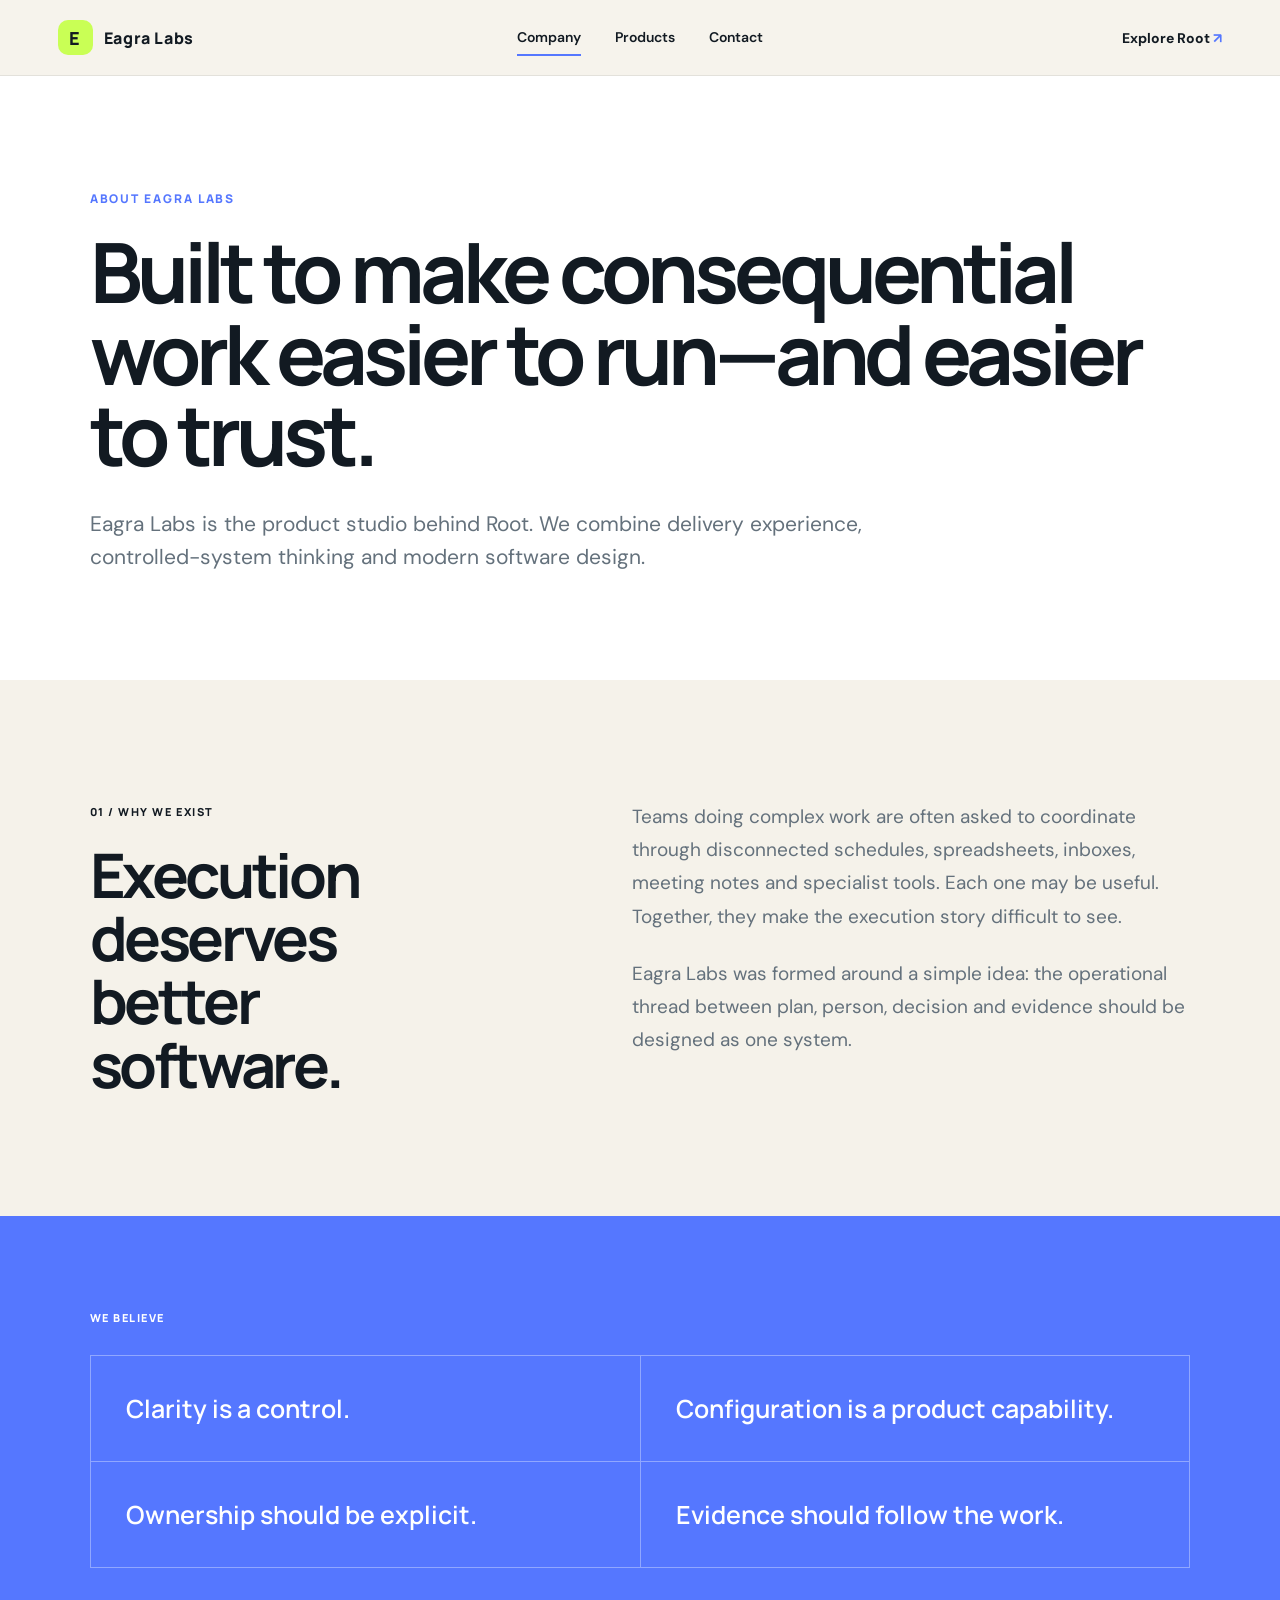
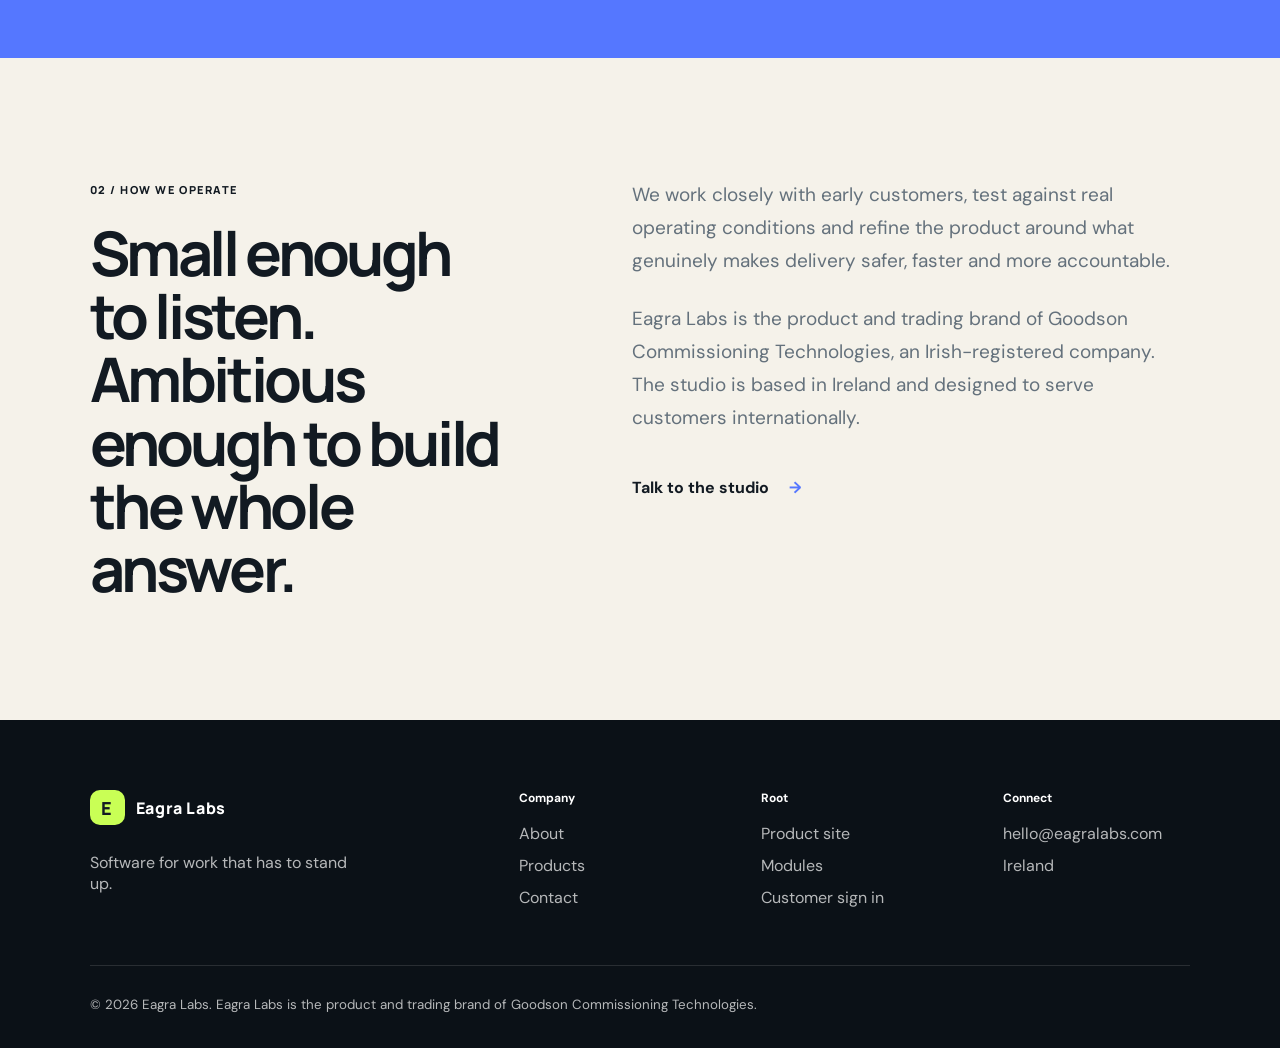
==== about.html @ d16ab36b "Publish Eagra Labs company website" ====
<!doctype html>
<html lang="en"><head><meta charset="UTF-8"><meta name="viewport" content="width=device-width,initial-scale=1"><meta name="theme-color" content="#121a22"><meta name="description" content="Meet the product studio behind Root and the principles guiding how Eagra Labs builds operational software."><link rel="canonical" href="https://eagralabs.com/about.html"><meta property="og:type" content="website"><meta property="og:site_name" content="Eagra Labs"><meta property="og:title" content="About Eagra Labs"><meta property="og:description" content="Meet the product studio behind Root and the principles guiding how Eagra Labs builds operational software."><title>About Eagra Labs</title><link rel="icon" href="favicon.png" type="image/png"><link rel="preconnect" href="https://fonts.googleapis.com"><link rel="preconnect" href="https://fonts.gstatic.com" crossorigin><link href="https://fonts.googleapis.com/css2?family=DM+Sans:wght@400;500;600;700&family=Manrope:wght@500;600;700;800&display=swap" rel="stylesheet"><link rel="stylesheet" href="styles.css"></head><body>
  <header class="company-header">
    <a class="company-brand" href="index.html" aria-label="Eagra Labs home"><span class="company-mark">E</span><span>Eagra Labs</span></a>
    <button class="menu-toggle" type="button" aria-label="Open navigation" aria-expanded="false"><i></i><i></i></button>
    <nav class="company-nav" aria-label="Primary navigation">
      <a aria-current="page" href="about.html">Company</a>
      <a  href="products.html">Products</a>
      <a  href="contact.html">Contact</a>
    </nav>
    <a class="header-cta" href="https://root.eagralabs.com/">Explore Root <span>↗</span></a>
  </header><main><section class="editorial-hero"><span class="company-kicker dark">About Eagra Labs</span><h1>Built to make consequential work easier to run—and easier to trust.</h1><p>Eagra Labs is the product studio behind Root. We combine delivery experience, controlled-system thinking and modern software design.</p></section><section class="company-section story-block"><div><span class="section-index">01 / Why we exist</span><h2>Execution deserves better software.</h2></div><div><p>Teams doing complex work are often asked to coordinate through disconnected schedules, spreadsheets, inboxes, meeting notes and specialist tools. Each one may be useful. Together, they make the execution story difficult to see.</p><p>Eagra Labs was formed around a simple idea: the operational thread between plan, person, decision and evidence should be designed as one system.</p></div></section><section class="belief-band"><span>We believe</span><div><strong>Clarity is a control.</strong><strong>Configuration is a product capability.</strong><strong>Ownership should be explicit.</strong><strong>Evidence should follow the work.</strong></div></section><section class="company-section story-block"><div><span class="section-index">02 / How we operate</span><h2>Small enough to listen. Ambitious enough to build the whole answer.</h2></div><div><p>We work closely with early customers, test against real operating conditions and refine the product around what genuinely makes delivery safer, faster and more accountable.</p><p>Eagra Labs is the product and trading brand of Goodson Commissioning Technologies, an Irish-registered company. The studio is based in Ireland and designed to serve customers internationally.</p><a class="arrow-link" href="contact.html">Talk to the studio <span>→</span></a></div></section></main>
  <footer class="company-footer">
    <div><a class="company-brand light" href="index.html"><span class="company-mark">E</span><span>Eagra Labs</span></a><p>Software for work that has to stand up.</p></div>
    <div><b>Company</b><a href="about.html">About</a><a href="products.html">Products</a><a href="contact.html">Contact</a></div>
    <div><b>Root</b><a href="https://root.eagralabs.com/">Product site</a><a href="https://root.eagralabs.com/modules/">Modules</a><a href="https://app.root.eagralabs.com/">Customer sign in</a></div>
    <div><b>Connect</b><a href="mailto:hello@eagralabs.com">hello@eagralabs.com</a><span>Ireland</span></div>
    <small>© <span data-year></span> Eagra Labs. Eagra Labs is the product and trading brand of Goodson Commissioning Technologies.</small>
  </footer><script src="site.js"></script></body></html>
---- styles.css ----
:root{--ink:#121a22;--ink2:#1d2934;--paper:#f5f2ea;--white:#fff;--blue:#5577ff;--acid:#c9ff55;--mint:#38d8b0;--muted:#64717c;--line:rgba(18,26,34,.14);--shadow:0 30px 80px rgba(18,26,34,.16)}*{box-sizing:border-box}html{scroll-behavior:smooth}body{margin:0;color:var(--ink);background:var(--paper);font-family:"DM Sans",sans-serif;-webkit-font-smoothing:antialiased}a{color:inherit;text-decoration:none}button,input,select,textarea{font:inherit}.company-header{position:fixed;z-index:20;inset:0 0 auto;display:grid;grid-template-columns:1fr auto 1fr;height:76px;padding:0 4.5vw;align-items:center;background:rgba(245,242,234,.88);border-bottom:1px solid rgba(18,26,34,.08);backdrop-filter:blur(18px)}.company-brand{display:inline-flex;width:max-content;align-items:center;gap:11px;font:800 16px Manrope,sans-serif;letter-spacing:.04em}.company-brand.light{color:#fff}.company-mark{display:grid;width:35px;height:35px;place-items:center;color:var(--ink);background:var(--acid);border-radius:10px;font:800 18px Manrope}.company-nav{display:flex;gap:34px;font-size:14px;font-weight:600}.company-nav a{padding:8px 0;border-bottom:2px solid transparent}.company-nav a:hover,.company-nav a[aria-current=page]{border-color:var(--blue)}.header-cta{justify-self:end;font-size:14px;font-weight:700}.header-cta span,.arrow-link span{color:var(--blue)}.menu-toggle{display:none}.company-hero{position:relative;display:grid;grid-template-columns:1.05fr .95fr;min-height:780px;padding:150px 5vw 85px;align-items:center;overflow:hidden;color:#fff;background:var(--ink)}.hero-grid{position:absolute;inset:0;opacity:.11;background-image:linear-gradient(rgba(255,255,255,.25) 1px,transparent 1px),linear-gradient(90deg,rgba(255,255,255,.25) 1px,transparent 1px);background-size:74px 74px;mask-image:linear-gradient(90deg,#000,transparent 65%)}.hero-glow{position:absolute;width:570px;height:570px;right:-140px;top:80px;background:radial-gradient(circle,rgba(85,119,255,.55),transparent 65%)}.company-hero-copy{position:relative;z-index:2;max-width:900px}.company-kicker{display:block;margin-bottom:24px;color:var(--acid);font:800 12px Manrope;letter-spacing:.16em;text-transform:uppercase}.company-kicker.dark{color:var(--blue)}.company-hero h1,.editorial-hero h1,.contact-layout h1{margin:0;font:700 clamp(52px,6.5vw,100px)/.98 Manrope;letter-spacing:-.06em}.company-hero h1 em{color:var(--acid);font-style:normal}.company-hero-copy>p{max-width:690px;margin:30px 0;color:rgba(255,255,255,.72);font-size:20px;line-height:1.55}.hero-actions{display:flex;gap:12px;flex-wrap:wrap}.button{display:inline-flex;min-height:50px;padding:0 22px;align-items:center;justify-content:center;border:1px solid var(--ink);border-radius:12px;font:700 14px Manrope;transition:transform .18s,box-shadow .18s}.button:hover{transform:translateY(-2px);box-shadow:0 14px 35px rgba(0,0,0,.16)}.button.acid{color:var(--ink);background:var(--acid);border-color:var(--acid)}.button.line{color:#fff;background:transparent;border-color:rgba(255,255,255,.32)}.button.mint{color:#071a2b;background:var(--mint);border-color:var(--mint)}.button.dark-line{color:#fff;background:transparent;border-color:rgba(255,255,255,.25)}.lab-instrument{position:relative;z-index:2;max-width:580px;margin-left:auto;padding:28px;background:rgba(255,255,255,.07);border:1px solid rgba(255,255,255,.16);border-radius:24px;box-shadow:var(--shadow);backdrop-filter:blur(14px)}.instrument-label{display:block;margin-bottom:30px;color:rgba(255,255,255,.55);font:700 10px Manrope;letter-spacing:.14em;text-transform:uppercase}.instrument-row{display:grid;grid-template-columns:42px 1fr 80px;padding:18px 0;align-items:center;border-top:1px solid rgba(255,255,255,.12)}.instrument-row b{color:var(--acid);font-size:11px}.instrument-row strong{font:600 18px Manrope}.instrument-row i{height:7px;background:linear-gradient(90deg,var(--blue) 70%,rgba(255,255,255,.13) 70%);border-radius:10px}.instrument-row:nth-child(3) i{background:linear-gradient(90deg,var(--acid) 84%,rgba(255,255,255,.13) 84%)}.instrument-row:nth-child(4) i{background:linear-gradient(90deg,var(--mint) 92%,rgba(255,255,255,.13) 92%)}.instrument-signal{display:flex;margin-top:28px;justify-content:space-between;color:rgba(255,255,255,.52);font-size:10px;text-transform:uppercase}.company-statement{display:grid;grid-template-columns:1fr 4fr;padding:85px 7vw;background:var(--acid)}.company-statement span,.section-index{font:800 11px Manrope;letter-spacing:.14em;text-transform:uppercase}.company-statement p{max-width:1150px;margin:0;font:600 clamp(30px,4vw,58px)/1.15 Manrope;letter-spacing:-.04em}.company-section{padding:120px 7vw}.split-story,.story-block,.product-focus{display:grid;grid-template-columns:1fr 1.35fr;gap:10vw}.company-section h2{max-width:680px;margin:22px 0 0;font:700 clamp(38px,4.8vw,72px)/1.03 Manrope;letter-spacing:-.055em}.split-story p,.story-block p,.product-focus p{margin:0 0 24px;color:var(--muted);font-size:19px;line-height:1.75}.arrow-link{display:inline-flex;margin-top:18px;gap:20px;font-weight:700}.product-stage{display:grid;grid-template-columns:1fr 1fr;min-height:720px;padding:105px 7vw;align-items:center;color:#fff;background:#071a2b}.section-index.pale{color:var(--mint)}.root-word{display:block;margin:32px 0 14px;font:800 20px Manrope;letter-spacing:.22em}.root-word.dark{color:#0f766e}.product-stage h2,.product-profile h2{margin:0;font:700 clamp(48px,6vw,88px)/.98 Manrope;letter-spacing:-.06em}.product-stage-copy>p{max-width:650px;color:rgba(255,255,255,.7);font-size:19px;line-height:1.65}.root-thread{position:relative;width:min(520px,90%);aspect-ratio:1;margin:auto;border:1px solid rgba(56,216,176,.2);border-radius:50%}.root-thread:before,.root-thread:after{content:"";position:absolute;inset:14%;border:1px solid rgba(56,216,176,.17);border-radius:50%}.root-thread:after{inset:29%}.thread-core{position:absolute;z-index:2;inset:34%;display:grid;place-items:center;background:transparent;border:0;padding:0}.thread-core img{display:block;width:100%;height:100%}.thread-core span{position:absolute;top:105%;width:170px;color:#fff;text-align:center;font-size:12px}.thread-item{position:absolute;padding:12px 17px;background:rgba(255,255,255,.08);border:1px solid rgba(255,255,255,.16);border-radius:12px;font-weight:700}.t1{top:4%;left:42%}.t2{top:29%;right:-2%}.t3{right:5%;bottom:12%}.t4{left:5%;bottom:12%}.t5{top:29%;left:-2%}.principles{background:#fff}.principle-grid{grid-column:1/-1;display:grid;grid-template-columns:repeat(3,1fr);margin-top:65px;border-top:1px solid var(--line);border-left:1px solid var(--line)}.principle-grid article{padding:40px;border-right:1px solid var(--line);border-bottom:1px solid var(--line)}.principle-grid b{color:var(--blue);font-size:11px}.principle-grid h3{font:700 25px Manrope}.principle-grid p{color:var(--muted);line-height:1.65}.company-cta{padding:120px 7vw;text-align:center;color:#fff;background:var(--blue)}.company-cta span{font-size:13px;font-weight:700}.company-cta h2{max-width:930px;margin:24px auto 38px;font:700 clamp(42px,6vw,82px)/1.02 Manrope;letter-spacing:-.055em}.editorial-hero{padding:190px 7vw 105px;background:#fff}.editorial-hero h1{max-width:1200px}.editorial-hero>p{max-width:800px;margin:32px 0 0;color:var(--muted);font-size:21px;line-height:1.6}.belief-band{padding:90px 7vw;color:#fff;background:var(--blue)}.belief-band>span{font:800 11px Manrope;letter-spacing:.14em;text-transform:uppercase}.belief-band div{display:grid;grid-template-columns:repeat(2,1fr);margin-top:28px;border-top:1px solid rgba(255,255,255,.35);border-left:1px solid rgba(255,255,255,.35)}.belief-band strong{padding:35px;border-right:1px solid rgba(255,255,255,.35);border-bottom:1px solid rgba(255,255,255,.35);font:600 25px Manrope}.product-profile{display:grid;grid-template-columns:1fr .9fr;padding:110px 7vw;gap:9vw;color:#fff;background:#071a2b}.product-profile>div:first-child>p{max-width:720px;color:rgba(255,255,255,.7);font-size:19px;line-height:1.7}.product-points{display:flex;margin:30px 0;gap:9px;flex-wrap:wrap}.product-points span{padding:9px 13px;border:1px solid rgba(255,255,255,.18);border-radius:30px;font-size:12px}.product-panel{padding:28px;background:rgba(255,255,255,.06);border:1px solid rgba(255,255,255,.14);border-radius:20px}.product-panel small{color:var(--mint);font-weight:700;letter-spacing:.12em}.product-panel div{display:grid;grid-template-columns:100px 1fr;padding:21px 0;border-bottom:1px solid rgba(255,255,255,.12)}.product-panel div:last-child{border:0}.product-panel span{color:rgba(255,255,255,.6)}.contact-layout{display:grid;grid-template-columns:1.1fr .9fr;min-height:100vh;padding:160px 7vw 100px;gap:8vw;color:#fff;background:var(--ink)}.contact-layout h1{font-size:clamp(48px,5.5vw,82px)}.contact-layout>div>p{max-width:700px;color:rgba(255,255,255,.66);font-size:19px;line-height:1.65}.contact-direct{display:grid;grid-template-columns:90px 1fr;margin-top:55px;gap:12px 22px}.contact-direct span{color:var(--acid);font-size:11px;font-weight:700;text-transform:uppercase}.contact-form{padding:36px;color:var(--ink);background:#fff;border-radius:22px}.contact-form label{display:grid;margin-bottom:18px;gap:7px;font-size:13px;font-weight:700}.contact-form input,.contact-form select,.contact-form textarea{width:100%;padding:13px 14px;color:var(--ink);background:#fff;border:1px solid #cad2d8;border-radius:9px;outline:none}.contact-form input:focus,.contact-form select:focus,.contact-form textarea:focus{border-color:var(--blue);box-shadow:0 0 0 3px rgba(85,119,255,.12)}.contact-form small{display:block;margin-top:13px;color:var(--muted)}.company-footer{display:grid;grid-template-columns:2fr repeat(3,1fr);padding:70px 7vw 35px;gap:55px;color:rgba(255,255,255,.7);background:#0b1117}.company-footer>div{display:flex;flex-direction:column;gap:11px}.company-footer b{margin-bottom:6px;color:#fff;font-size:12px}.company-footer p{max-width:260px}.company-footer small{grid-column:1/-1;padding-top:30px;border-top:1px solid rgba(255,255,255,.12)}.reveal{opacity:0;transform:translateY(20px);transition:.7s ease}.reveal.visible{opacity:1;transform:none}@media(max-width:900px){.company-header{grid-template-columns:1fr auto}.menu-toggle{display:block;width:42px;height:42px;background:transparent;border:0}.menu-toggle i{display:block;height:2px;margin:6px;background:var(--ink)}.company-nav{position:fixed;inset:76px 0 auto;display:none;padding:25px 5vw;background:var(--paper);flex-direction:column}.menu-open .company-nav{display:flex}.header-cta{display:none}.company-hero,.product-stage,.product-profile,.contact-layout,.split-story,.story-block,.product-focus{grid-template-columns:1fr}.company-hero{padding-top:130px}.lab-instrument{width:100%;margin:50px 0 0}.company-statement{grid-template-columns:1fr;gap:24px}.root-thread{margin-top:70px}.principle-grid{grid-template-columns:1fr}.company-footer{grid-template-columns:1fr 1fr}.company-footer>div:first-child{grid-column:1/-1}.belief-band div{grid-template-columns:1fr}}@media(max-width:560px){.company-header{padding:0 20px}.company-hero,.company-section,.product-stage,.product-profile,.company-cta,.editorial-hero,.contact-layout{padding-left:22px;padding-right:22px}.company-hero h1,.editorial-hero h1,.contact-layout h1{font-size:45px}.company-statement{padding:70px 22px}.belief-band{padding:70px 22px}.belief-band div{grid-template-columns:1fr}.company-footer{grid-template-columns:1fr;padding:55px 22px}.hero-actions{flex-direction:column}.button{width:100%}.root-thread{width:100%}.thread-item{font-size:11px}.product-panel div{grid-template-columns:1fr;gap:7px}}
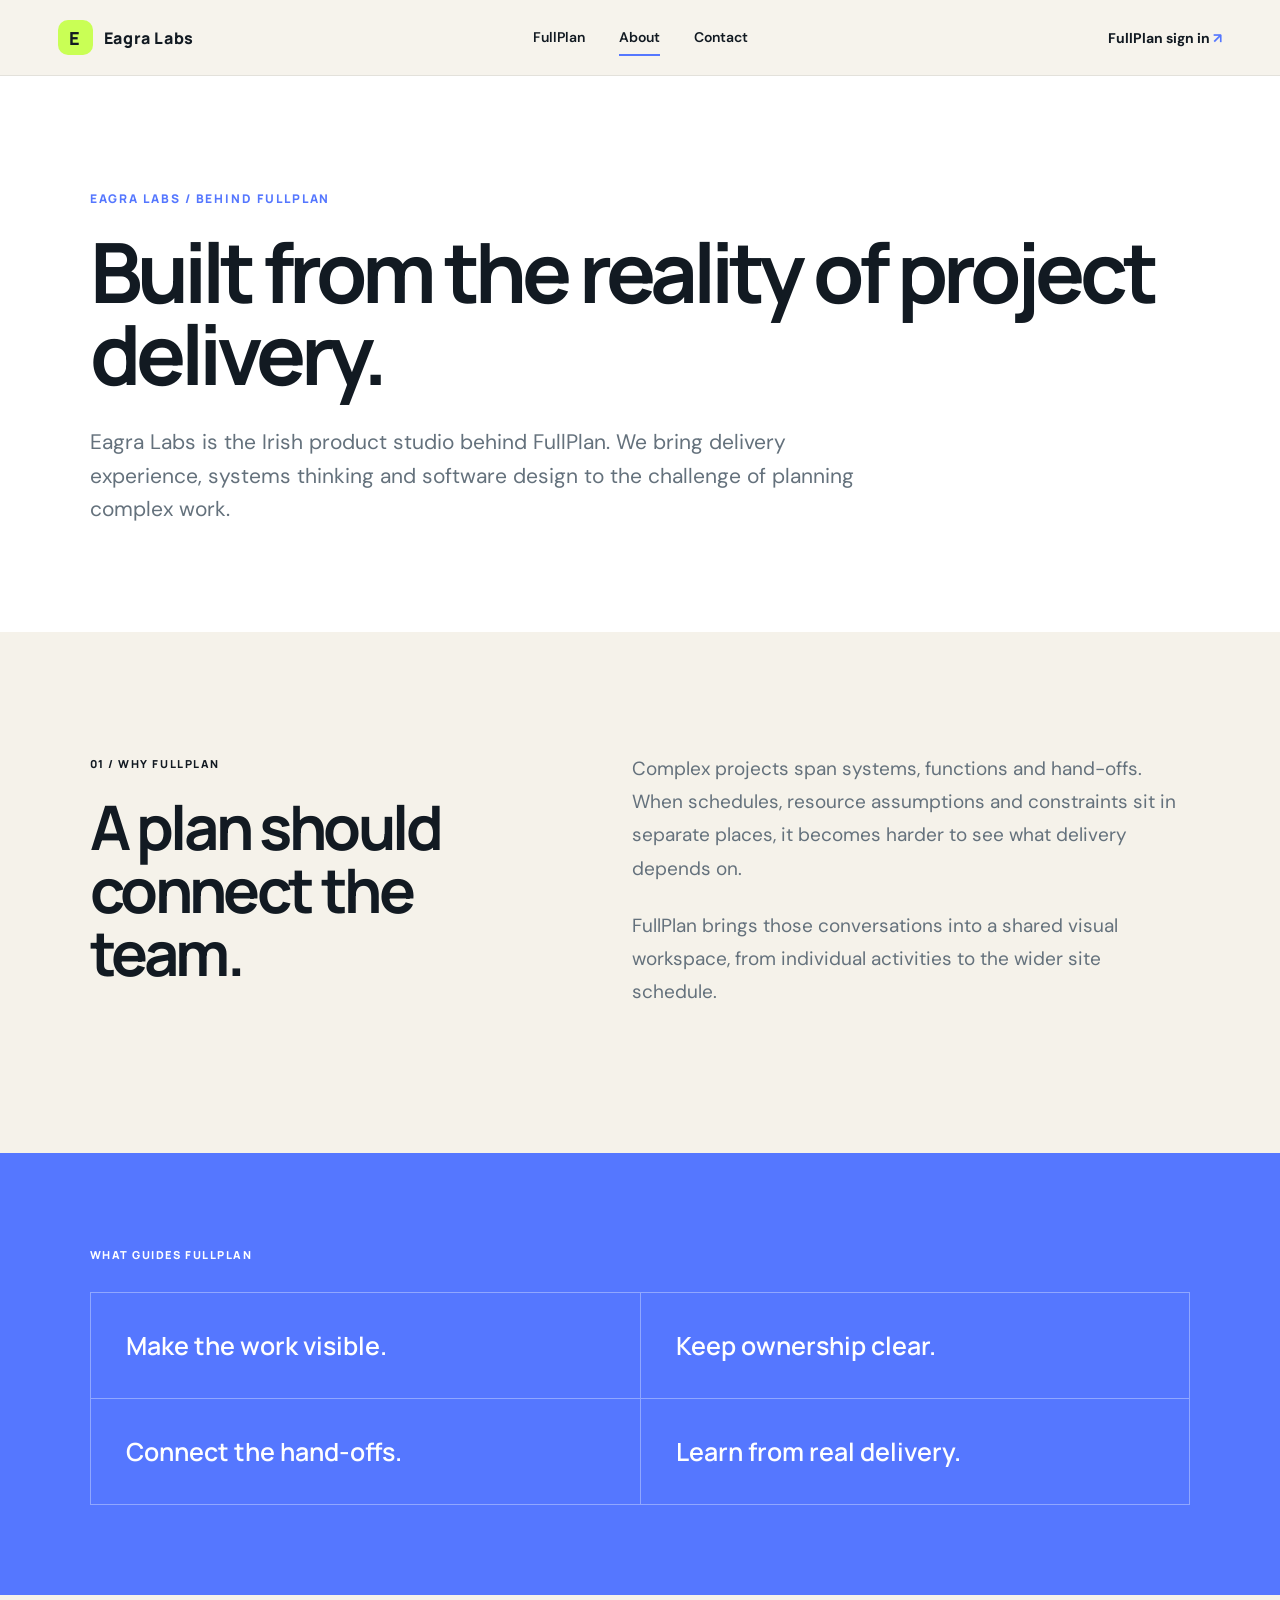
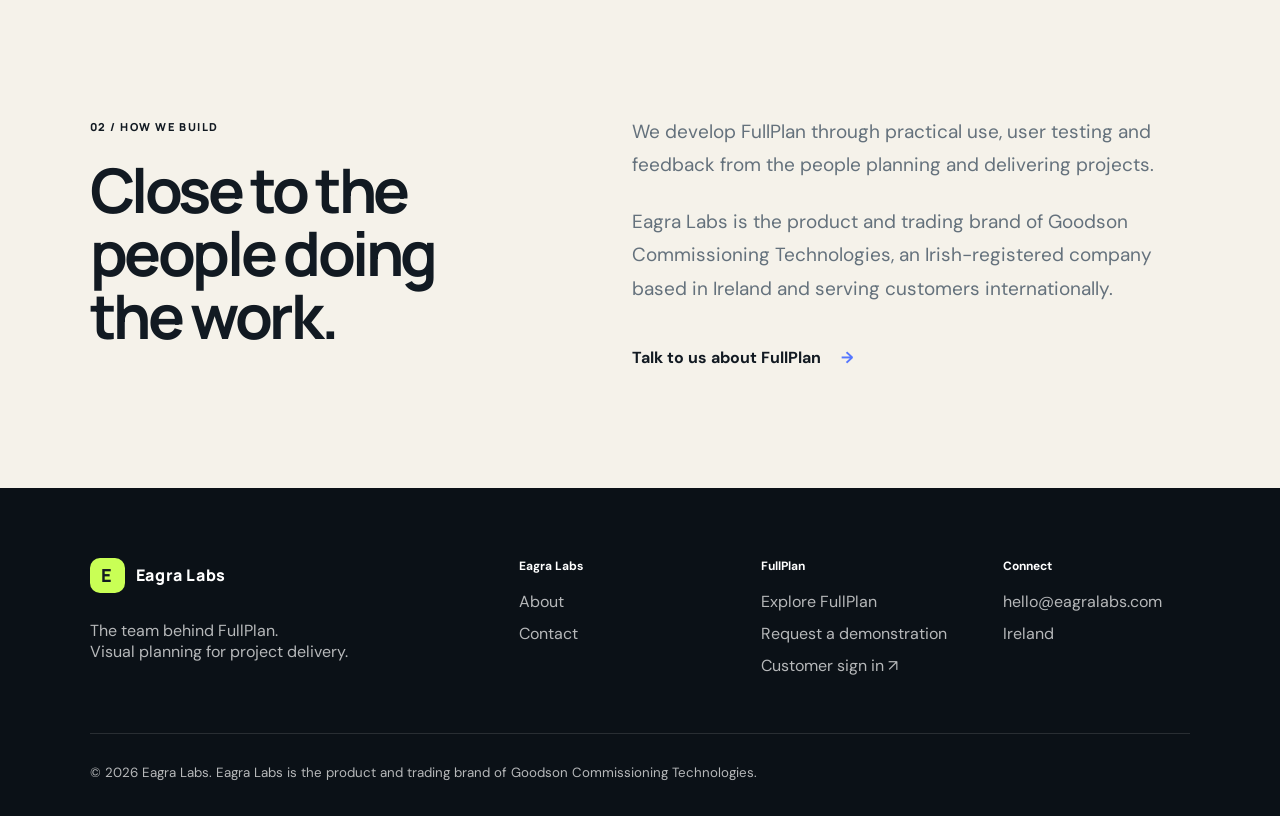
==== commit 5a7d647c: "Focus Eagra Labs website on FullPlan and remove Root promotion" ====
--- a/about.html
+++ b/about.html
@@ -1,19 +1,2 @@
 <!doctype html>
-<html lang="en"><head><meta charset="UTF-8"><meta name="viewport" content="width=device-width,initial-scale=1"><meta name="theme-color" content="#121a22"><meta name="description" content="Meet the product studio behind Root and the principles guiding how Eagra Labs builds operational software."><link rel="canonical" href="https://eagralabs.com/about.html"><meta property="og:type" content="website"><meta property="og:site_name" content="Eagra Labs"><meta property="og:title" content="About Eagra Labs"><meta property="og:description" content="Meet the product studio behind Root and the principles guiding how Eagra Labs builds operational software."><title>About Eagra Labs</title><link rel="icon" href="favicon.png" type="image/png"><link rel="preconnect" href="https://fonts.googleapis.com"><link rel="preconnect" href="https://fonts.gstatic.com" crossorigin><link href="https://fonts.googleapis.com/css2?family=DM+Sans:wght@400;500;600;700&family=Manrope:wght@500;600;700;800&display=swap" rel="stylesheet"><link rel="stylesheet" href="styles.css"></head><body>
-  <header class="company-header">
-    <a class="company-brand" href="index.html" aria-label="Eagra Labs home"><span class="company-mark">E</span><span>Eagra Labs</span></a>
-    <button class="menu-toggle" type="button" aria-label="Open navigation" aria-expanded="false"><i></i><i></i></button>
-    <nav class="company-nav" aria-label="Primary navigation">
-      <a aria-current="page" href="about.html">Company</a>
-      <a  href="products.html">Products</a>
-      <a  href="contact.html">Contact</a>
-    </nav>
-    <a class="header-cta" href="https://root.eagralabs.com/">Explore Root <span>↗</span></a>
-  </header><main><section class="editorial-hero"><span class="company-kicker dark">About Eagra Labs</span><h1>Built to make consequential work easier to run—and easier to trust.</h1><p>Eagra Labs is the product studio behind Root. We combine delivery experience, controlled-system thinking and modern software design.</p></section><section class="company-section story-block"><div><span class="section-index">01 / Why we exist</span><h2>Execution deserves better software.</h2></div><div><p>Teams doing complex work are often asked to coordinate through disconnected schedules, spreadsheets, inboxes, meeting notes and specialist tools. Each one may be useful. Together, they make the execution story difficult to see.</p><p>Eagra Labs was formed around a simple idea: the operational thread between plan, person, decision and evidence should be designed as one system.</p></div></section><section class="belief-band"><span>We believe</span><div><strong>Clarity is a control.</strong><strong>Configuration is a product capability.</strong><strong>Ownership should be explicit.</strong><strong>Evidence should follow the work.</strong></div></section><section class="company-section story-block"><div><span class="section-index">02 / How we operate</span><h2>Small enough to listen. Ambitious enough to build the whole answer.</h2></div><div><p>We work closely with early customers, test against real operating conditions and refine the product around what genuinely makes delivery safer, faster and more accountable.</p><p>Eagra Labs is the product and trading brand of Goodson Commissioning Technologies, an Irish-registered company. The studio is based in Ireland and designed to serve customers internationally.</p><a class="arrow-link" href="contact.html">Talk to the studio <span>→</span></a></div></section></main>
-  <footer class="company-footer">
-    <div><a class="company-brand light" href="index.html"><span class="company-mark">E</span><span>Eagra Labs</span></a><p>Software for work that has to stand up.</p></div>
-    <div><b>Company</b><a href="about.html">About</a><a href="products.html">Products</a><a href="contact.html">Contact</a></div>
-    <div><b>Root</b><a href="https://root.eagralabs.com/">Product site</a><a href="https://root.eagralabs.com/modules/">Modules</a><a href="https://app.root.eagralabs.com/">Customer sign in</a></div>
-    <div><b>Connect</b><a href="mailto:hello@eagralabs.com">hello@eagralabs.com</a><span>Ireland</span></div>
-    <small>© <span data-year></span> Eagra Labs. Eagra Labs is the product and trading brand of Goodson Commissioning Technologies.</small>
-  </footer><script src="site.js"></script></body></html>+<html lang="en"><head><meta charset="UTF-8"><meta name="viewport" content="width=device-width,initial-scale=1"><meta name="theme-color" content="#121a22"><meta name="description" content="Eagra Labs is the Irish product studio behind FullPlan, visual pull planning software for project delivery teams."><link rel="canonical" href="https://eagralabs.com/about.html"><meta property="og:type" content="website"><meta property="og:site_name" content="Eagra Labs"><meta property="og:title" content="About Eagra Labs | The team behind FullPlan"><meta property="og:description" content="Eagra Labs is the Irish product studio behind FullPlan, visual pull planning software for project delivery teams."><title>About Eagra Labs | The team behind FullPlan</title><link rel="icon" href="favicon.png" type="image/png"><link rel="preconnect" href="https://fonts.googleapis.com"><link rel="preconnect" href="https://fonts.gstatic.com" crossorigin><link href="https://fonts.googleapis.com/css2?family=DM+Sans:wght@400;500;600;700&family=Manrope:wght@500;600;700;800&display=swap" rel="stylesheet"><link rel="stylesheet" href="styles.css"></head><body><header class="company-header"><a class="company-brand" href="index.html" aria-label="Eagra Labs home"><span class="company-mark">E</span><span>Eagra Labs</span></a><button class="menu-toggle" type="button" aria-label="Open navigation" aria-expanded="false" aria-controls="primary-nav"><i></i><i></i></button><nav id="primary-nav" class="company-nav" aria-label="Primary navigation"><a href="products.html">FullPlan</a><a aria-current="page" href="about.html">About</a><a href="contact.html">Contact</a><a class="mobile-signin" href="https://fullplan.eagralabs.com/">Customer sign in ↗</a></nav><a class="header-cta" href="https://fullplan.eagralabs.com/">FullPlan sign in <span>↗</span></a></header><main><section class="editorial-hero"><span class="company-kicker dark">Eagra Labs / Behind FullPlan</span><h1>Built from the reality of project delivery.</h1><p>Eagra Labs is the Irish product studio behind FullPlan. We bring delivery experience, systems thinking and software design to the challenge of planning complex work.</p></section><section class="company-section story-block"><div><span class="section-index">01 / Why FullPlan</span><h2>A plan should connect the team.</h2></div><div><p>Complex projects span systems, functions and hand-offs. When schedules, resource assumptions and constraints sit in separate places, it becomes harder to see what delivery depends on.</p><p>FullPlan brings those conversations into a shared visual workspace, from individual activities to the wider site schedule.</p></div></section><section class="belief-band"><span>What guides FullPlan</span><div><strong>Make the work visible.</strong><strong>Keep ownership clear.</strong><strong>Connect the hand-offs.</strong><strong>Learn from real delivery.</strong></div></section><section class="company-section story-block"><div><span class="section-index">02 / How we build</span><h2>Close to the people doing the work.</h2></div><div><p>We develop FullPlan through practical use, user testing and feedback from the people planning and delivering projects.</p><p>Eagra Labs is the product and trading brand of Goodson Commissioning Technologies, an Irish-registered company based in Ireland and serving customers internationally.</p><a class="arrow-link" href="contact.html">Talk to us about FullPlan <span>→</span></a></div></section></main><footer class="company-footer"><div><a class="company-brand light" href="index.html"><span class="company-mark">E</span><span>Eagra Labs</span></a><p>The team behind FullPlan.<br>Visual planning for project delivery.</p></div><div><b>Eagra Labs</b><a href="about.html">About</a><a href="contact.html">Contact</a></div><div><b>FullPlan</b><a href="products.html">Explore FullPlan</a><a href="contact.html">Request a demonstration</a><a href="https://fullplan.eagralabs.com/">Customer sign in ↗</a></div><div><b>Connect</b><a href="mailto:hello@eagralabs.com">hello@eagralabs.com</a><span>Ireland</span></div><small>© <span data-year></span> Eagra Labs. Eagra Labs is the product and trading brand of Goodson Commissioning Technologies.</small></footer><script src="site.js"></script></body></html>
--- a/styles.css
+++ b/styles.css
@@ -1 +1,3 @@
-:root{--ink:#121a22;--ink2:#1d2934;--paper:#f5f2ea;--white:#fff;--blue:#5577ff;--acid:#c9ff55;--mint:#38d8b0;--muted:#64717c;--line:rgba(18,26,34,.14);--shadow:0 30px 80px rgba(18,26,34,.16)}*{box-sizing:border-box}html{scroll-behavior:smooth}body{margin:0;color:var(--ink);background:var(--paper);font-family:"DM Sans",sans-serif;-webkit-font-smoothing:antialiased}a{color:inherit;text-decoration:none}button,input,select,textarea{font:inherit}.company-header{position:fixed;z-index:20;inset:0 0 auto;display:grid;grid-template-columns:1fr auto 1fr;height:76px;padding:0 4.5vw;align-items:center;background:rgba(245,242,234,.88);border-bottom:1px solid rgba(18,26,34,.08);backdrop-filter:blur(18px)}.company-brand{display:inline-flex;width:max-content;align-items:center;gap:11px;font:800 16px Manrope,sans-serif;letter-spacing:.04em}.company-brand.light{color:#fff}.company-mark{display:grid;width:35px;height:35px;place-items:center;color:var(--ink);background:var(--acid);border-radius:10px;font:800 18px Manrope}.company-nav{display:flex;gap:34px;font-size:14px;font-weight:600}.company-nav a{padding:8px 0;border-bottom:2px solid transparent}.company-nav a:hover,.company-nav a[aria-current=page]{border-color:var(--blue)}.header-cta{justify-self:end;font-size:14px;font-weight:700}.header-cta span,.arrow-link span{color:var(--blue)}.menu-toggle{display:none}.company-hero{position:relative;display:grid;grid-template-columns:1.05fr .95fr;min-height:780px;padding:150px 5vw 85px;align-items:center;overflow:hidden;color:#fff;background:var(--ink)}.hero-grid{position:absolute;inset:0;opacity:.11;background-image:linear-gradient(rgba(255,255,255,.25) 1px,transparent 1px),linear-gradient(90deg,rgba(255,255,255,.25) 1px,transparent 1px);background-size:74px 74px;mask-image:linear-gradient(90deg,#000,transparent 65%)}.hero-glow{position:absolute;width:570px;height:570px;right:-140px;top:80px;background:radial-gradient(circle,rgba(85,119,255,.55),transparent 65%)}.company-hero-copy{position:relative;z-index:2;max-width:900px}.company-kicker{display:block;margin-bottom:24px;color:var(--acid);font:800 12px Manrope;letter-spacing:.16em;text-transform:uppercase}.company-kicker.dark{color:var(--blue)}.company-hero h1,.editorial-hero h1,.contact-layout h1{margin:0;font:700 clamp(52px,6.5vw,100px)/.98 Manrope;letter-spacing:-.06em}.company-hero h1 em{color:var(--acid);font-style:normal}.company-hero-copy>p{max-width:690px;margin:30px 0;color:rgba(255,255,255,.72);font-size:20px;line-height:1.55}.hero-actions{display:flex;gap:12px;flex-wrap:wrap}.button{display:inline-flex;min-height:50px;padding:0 22px;align-items:center;justify-content:center;border:1px solid var(--ink);border-radius:12px;font:700 14px Manrope;transition:transform .18s,box-shadow .18s}.button:hover{transform:translateY(-2px);box-shadow:0 14px 35px rgba(0,0,0,.16)}.button.acid{color:var(--ink);background:var(--acid);border-color:var(--acid)}.button.line{color:#fff;background:transparent;border-color:rgba(255,255,255,.32)}.button.mint{color:#071a2b;background:var(--mint);border-color:var(--mint)}.button.dark-line{color:#fff;background:transparent;border-color:rgba(255,255,255,.25)}.lab-instrument{position:relative;z-index:2;max-width:580px;margin-left:auto;padding:28px;background:rgba(255,255,255,.07);border:1px solid rgba(255,255,255,.16);border-radius:24px;box-shadow:var(--shadow);backdrop-filter:blur(14px)}.instrument-label{display:block;margin-bottom:30px;color:rgba(255,255,255,.55);font:700 10px Manrope;letter-spacing:.14em;text-transform:uppercase}.instrument-row{display:grid;grid-template-columns:42px 1fr 80px;padding:18px 0;align-items:center;border-top:1px solid rgba(255,255,255,.12)}.instrument-row b{color:var(--acid);font-size:11px}.instrument-row strong{font:600 18px Manrope}.instrument-row i{height:7px;background:linear-gradient(90deg,var(--blue) 70%,rgba(255,255,255,.13) 70%);border-radius:10px}.instrument-row:nth-child(3) i{background:linear-gradient(90deg,var(--acid) 84%,rgba(255,255,255,.13) 84%)}.instrument-row:nth-child(4) i{background:linear-gradient(90deg,var(--mint) 92%,rgba(255,255,255,.13) 92%)}.instrument-signal{display:flex;margin-top:28px;justify-content:space-between;color:rgba(255,255,255,.52);font-size:10px;text-transform:uppercase}.company-statement{display:grid;grid-template-columns:1fr 4fr;padding:85px 7vw;background:var(--acid)}.company-statement span,.section-index{font:800 11px Manrope;letter-spacing:.14em;text-transform:uppercase}.company-statement p{max-width:1150px;margin:0;font:600 clamp(30px,4vw,58px)/1.15 Manrope;letter-spacing:-.04em}.company-section{padding:120px 7vw}.split-story,.story-block,.product-focus{display:grid;grid-template-columns:1fr 1.35fr;gap:10vw}.company-section h2{max-width:680px;margin:22px 0 0;font:700 clamp(38px,4.8vw,72px)/1.03 Manrope;letter-spacing:-.055em}.split-story p,.story-block p,.product-focus p{margin:0 0 24px;color:var(--muted);font-size:19px;line-height:1.75}.arrow-link{display:inline-flex;margin-top:18px;gap:20px;font-weight:700}.product-stage{display:grid;grid-template-columns:1fr 1fr;min-height:720px;padding:105px 7vw;align-items:center;color:#fff;background:#071a2b}.section-index.pale{color:var(--mint)}.root-word{display:block;margin:32px 0 14px;font:800 20px Manrope;letter-spacing:.22em}.root-word.dark{color:#0f766e}.product-stage h2,.product-profile h2{margin:0;font:700 clamp(48px,6vw,88px)/.98 Manrope;letter-spacing:-.06em}.product-stage-copy>p{max-width:650px;color:rgba(255,255,255,.7);font-size:19px;line-height:1.65}.root-thread{position:relative;width:min(520px,90%);aspect-ratio:1;margin:auto;border:1px solid rgba(56,216,176,.2);border-radius:50%}.root-thread:before,.root-thread:after{content:"";position:absolute;inset:14%;border:1px solid rgba(56,216,176,.17);border-radius:50%}.root-thread:after{inset:29%}.thread-core{position:absolute;z-index:2;inset:34%;display:grid;place-items:center;background:transparent;border:0;padding:0}.thread-core img{display:block;width:100%;height:100%}.thread-core span{position:absolute;top:105%;width:170px;color:#fff;text-align:center;font-size:12px}.thread-item{position:absolute;padding:12px 17px;background:rgba(255,255,255,.08);border:1px solid rgba(255,255,255,.16);border-radius:12px;font-weight:700}.t1{top:4%;left:42%}.t2{top:29%;right:-2%}.t3{right:5%;bottom:12%}.t4{left:5%;bottom:12%}.t5{top:29%;left:-2%}.principles{background:#fff}.principle-grid{grid-column:1/-1;display:grid;grid-template-columns:repeat(3,1fr);margin-top:65px;border-top:1px solid var(--line);border-left:1px solid var(--line)}.principle-grid article{padding:40px;border-right:1px solid var(--line);border-bottom:1px solid var(--line)}.principle-grid b{color:var(--blue);font-size:11px}.principle-grid h3{font:700 25px Manrope}.principle-grid p{color:var(--muted);line-height:1.65}.company-cta{padding:120px 7vw;text-align:center;color:#fff;background:var(--blue)}.company-cta span{font-size:13px;font-weight:700}.company-cta h2{max-width:930px;margin:24px auto 38px;font:700 clamp(42px,6vw,82px)/1.02 Manrope;letter-spacing:-.055em}.editorial-hero{padding:190px 7vw 105px;background:#fff}.editorial-hero h1{max-width:1200px}.editorial-hero>p{max-width:800px;margin:32px 0 0;color:var(--muted);font-size:21px;line-height:1.6}.belief-band{padding:90px 7vw;color:#fff;background:var(--blue)}.belief-band>span{font:800 11px Manrope;letter-spacing:.14em;text-transform:uppercase}.belief-band div{display:grid;grid-template-columns:repeat(2,1fr);margin-top:28px;border-top:1px solid rgba(255,255,255,.35);border-left:1px solid rgba(255,255,255,.35)}.belief-band strong{padding:35px;border-right:1px solid rgba(255,255,255,.35);border-bottom:1px solid rgba(255,255,255,.35);font:600 25px Manrope}.product-profile{display:grid;grid-template-columns:1fr .9fr;padding:110px 7vw;gap:9vw;color:#fff;background:#071a2b}.product-profile>div:first-child>p{max-width:720px;color:rgba(255,255,255,.7);font-size:19px;line-height:1.7}.product-points{display:flex;margin:30px 0;gap:9px;flex-wrap:wrap}.product-points span{padding:9px 13px;border:1px solid rgba(255,255,255,.18);border-radius:30px;font-size:12px}.product-panel{padding:28px;background:rgba(255,255,255,.06);border:1px solid rgba(255,255,255,.14);border-radius:20px}.product-panel small{color:var(--mint);font-weight:700;letter-spacing:.12em}.product-panel div{display:grid;grid-template-columns:100px 1fr;padding:21px 0;border-bottom:1px solid rgba(255,255,255,.12)}.product-panel div:last-child{border:0}.product-panel span{color:rgba(255,255,255,.6)}.contact-layout{display:grid;grid-template-columns:1.1fr .9fr;min-height:100vh;padding:160px 7vw 100px;gap:8vw;color:#fff;background:var(--ink)}.contact-layout h1{font-size:clamp(48px,5.5vw,82px)}.contact-layout>div>p{max-width:700px;color:rgba(255,255,255,.66);font-size:19px;line-height:1.65}.contact-direct{display:grid;grid-template-columns:90px 1fr;margin-top:55px;gap:12px 22px}.contact-direct span{color:var(--acid);font-size:11px;font-weight:700;text-transform:uppercase}.contact-form{padding:36px;color:var(--ink);background:#fff;border-radius:22px}.contact-form label{display:grid;margin-bottom:18px;gap:7px;font-size:13px;font-weight:700}.contact-form input,.contact-form select,.contact-form textarea{width:100%;padding:13px 14px;color:var(--ink);background:#fff;border:1px solid #cad2d8;border-radius:9px;outline:none}.contact-form input:focus,.contact-form select:focus,.contact-form textarea:focus{border-color:var(--blue);box-shadow:0 0 0 3px rgba(85,119,255,.12)}.contact-form small{display:block;margin-top:13px;color:var(--muted)}.company-footer{display:grid;grid-template-columns:2fr repeat(3,1fr);padding:70px 7vw 35px;gap:55px;color:rgba(255,255,255,.7);background:#0b1117}.company-footer>div{display:flex;flex-direction:column;gap:11px}.company-footer b{margin-bottom:6px;color:#fff;font-size:12px}.company-footer p{max-width:260px}.company-footer small{grid-column:1/-1;padding-top:30px;border-top:1px solid rgba(255,255,255,.12)}.reveal{opacity:0;transform:translateY(20px);transition:.7s ease}.reveal.visible{opacity:1;transform:none}@media(max-width:900px){.company-header{grid-template-columns:1fr auto}.menu-toggle{display:block;width:42px;height:42px;background:transparent;border:0}.menu-toggle i{display:block;height:2px;margin:6px;background:var(--ink)}.company-nav{position:fixed;inset:76px 0 auto;display:none;padding:25px 5vw;background:var(--paper);flex-direction:column}.menu-open .company-nav{display:flex}.header-cta{display:none}.company-hero,.product-stage,.product-profile,.contact-layout,.split-story,.story-block,.product-focus{grid-template-columns:1fr}.company-hero{padding-top:130px}.lab-instrument{width:100%;margin:50px 0 0}.company-statement{grid-template-columns:1fr;gap:24px}.root-thread{margin-top:70px}.principle-grid{grid-template-columns:1fr}.company-footer{grid-template-columns:1fr 1fr}.company-footer>div:first-child{grid-column:1/-1}.belief-band div{grid-template-columns:1fr}}@media(max-width:560px){.company-header{padding:0 20px}.company-hero,.company-section,.product-stage,.product-profile,.company-cta,.editorial-hero,.contact-layout{padding-left:22px;padding-right:22px}.company-hero h1,.editorial-hero h1,.contact-layout h1{font-size:45px}.company-statement{padding:70px 22px}.belief-band{padding:70px 22px}.belief-band div{grid-template-columns:1fr}.company-footer{grid-template-columns:1fr;padding:55px 22px}.hero-actions{flex-direction:column}.button{width:100%}.root-thread{width:100%}.thread-item{font-size:11px}.product-panel div{grid-template-columns:1fr;gap:7px}}
+:root{--ink:#121a22;--ink2:#1d2934;--paper:#f5f2ea;--white:#fff;--blue:#5577ff;--acid:#c9ff55;--mint:#38d8b0;--muted:#64717c;--line:rgba(18,26,34,.14);--shadow:0 30px 80px rgba(18,26,34,.16)}*{box-sizing:border-box}html{scroll-behavior:smooth}body{margin:0;color:var(--ink);background:var(--paper);font-family:"DM Sans",sans-serif;-webkit-font-smoothing:antialiased}a{color:inherit;text-decoration:none}button,input,select,textarea{font:inherit}.company-header{position:fixed;z-index:20;inset:0 0 auto;display:grid;grid-template-columns:1fr auto 1fr;height:76px;padding:0 4.5vw;align-items:center;background:rgba(245,242,234,.88);border-bottom:1px solid rgba(18,26,34,.08);backdrop-filter:blur(18px)}.company-brand{display:inline-flex;width:max-content;align-items:center;gap:11px;font:800 16px Manrope,sans-serif;letter-spacing:.04em}.company-brand.light{color:#fff}.company-mark{display:grid;width:35px;height:35px;place-items:center;color:var(--ink);background:var(--acid);border-radius:10px;font:800 18px Manrope}.company-nav{display:flex;gap:34px;font-size:14px;font-weight:600}.company-nav a{padding:8px 0;border-bottom:2px solid transparent}.company-nav a:hover,.company-nav a[aria-current=page]{border-color:var(--blue)}.header-cta{justify-self:end;font-size:14px;font-weight:700}.header-cta span,.arrow-link span{color:var(--blue)}.menu-toggle{display:none}.company-hero{position:relative;display:grid;grid-template-columns:1.05fr .95fr;min-height:780px;padding:150px 5vw 85px;align-items:center;overflow:hidden;color:#fff;background:var(--ink)}.hero-grid{position:absolute;inset:0;opacity:.11;background-image:linear-gradient(rgba(255,255,255,.25) 1px,transparent 1px),linear-gradient(90deg,rgba(255,255,255,.25) 1px,transparent 1px);background-size:74px 74px;mask-image:linear-gradient(90deg,#000,transparent 65%)}.hero-glow{position:absolute;width:570px;height:570px;right:-140px;top:80px;background:radial-gradient(circle,rgba(85,119,255,.55),transparent 65%)}.company-hero-copy{position:relative;z-index:2;max-width:900px}.company-kicker{display:block;margin-bottom:24px;color:var(--acid);font:800 12px Manrope;letter-spacing:.16em;text-transform:uppercase}.company-kicker.dark{color:var(--blue)}.company-hero h1,.editorial-hero h1,.contact-layout h1{margin:0;font:700 clamp(52px,6.5vw,100px)/.98 Manrope;letter-spacing:-.06em}.company-hero h1 em{color:var(--acid);font-style:normal}.company-hero-copy>p{max-width:690px;margin:30px 0;color:rgba(255,255,255,.72);font-size:20px;line-height:1.55}.hero-actions{display:flex;gap:12px;flex-wrap:wrap}.button{display:inline-flex;min-height:50px;padding:0 22px;align-items:center;justify-content:center;border:1px solid var(--ink);border-radius:12px;font:700 14px Manrope;transition:transform .18s,box-shadow .18s}.button:hover{transform:translateY(-2px);box-shadow:0 14px 35px rgba(0,0,0,.16)}.button.acid{color:var(--ink);background:var(--acid);border-color:var(--acid)}.button.line{color:#fff;background:transparent;border-color:rgba(255,255,255,.32)}.button.mint{color:#071a2b;background:var(--mint);border-color:var(--mint)}.button.dark-line{color:#fff;background:transparent;border-color:rgba(255,255,255,.25)}.lab-instrument{position:relative;z-index:2;max-width:580px;margin-left:auto;padding:28px;background:rgba(255,255,255,.07);border:1px solid rgba(255,255,255,.16);border-radius:24px;box-shadow:var(--shadow);backdrop-filter:blur(14px)}.instrument-label{display:block;margin-bottom:30px;color:rgba(255,255,255,.55);font:700 10px Manrope;letter-spacing:.14em;text-transform:uppercase}.instrument-row{display:grid;grid-template-columns:42px 1fr 80px;padding:18px 0;align-items:center;border-top:1px solid rgba(255,255,255,.12)}.instrument-row b{color:var(--acid);font-size:11px}.instrument-row strong{font:600 18px Manrope}.instrument-row i{height:7px;background:linear-gradient(90deg,var(--blue) 70%,rgba(255,255,255,.13) 70%);border-radius:10px}.instrument-row:nth-child(3) i{background:linear-gradient(90deg,var(--acid) 84%,rgba(255,255,255,.13) 84%)}.instrument-row:nth-child(4) i{background:linear-gradient(90deg,var(--mint) 92%,rgba(255,255,255,.13) 92%)}.instrument-signal{display:flex;margin-top:28px;justify-content:space-between;color:rgba(255,255,255,.52);font-size:10px;text-transform:uppercase}.company-statement{display:grid;grid-template-columns:1fr 4fr;padding:85px 7vw;background:var(--acid)}.company-statement span,.section-index{font:800 11px Manrope;letter-spacing:.14em;text-transform:uppercase}.company-statement p{max-width:1150px;margin:0;font:600 clamp(30px,4vw,58px)/1.15 Manrope;letter-spacing:-.04em}.company-section{padding:120px 7vw}.split-story,.story-block,.product-focus{display:grid;grid-template-columns:1fr 1.35fr;gap:10vw}.company-section h2{max-width:680px;margin:22px 0 0;font:700 clamp(38px,4.8vw,72px)/1.03 Manrope;letter-spacing:-.055em}.split-story p,.story-block p,.product-focus p{margin:0 0 24px;color:var(--muted);font-size:19px;line-height:1.75}.arrow-link{display:inline-flex;margin-top:18px;gap:20px;font-weight:700}.product-stage{display:grid;grid-template-columns:1fr 1fr;min-height:720px;padding:105px 7vw;align-items:center;color:#fff;background:#071a2b}.section-index.pale{color:var(--mint)}.product-word{display:block;margin:0 0 24px;font:800 20px Manrope;letter-spacing:.18em;color:var(--mint)}.product-stage h2,.product-profile h2{margin:0;font:700 clamp(48px,6vw,88px)/.98 Manrope;letter-spacing:-.06em}.product-stage-copy>p{max-width:650px;color:rgba(255,255,255,.7);font-size:19px;line-height:1.65}.principles{background:#fff}.principle-grid{grid-column:1/-1;display:grid;grid-template-columns:repeat(3,1fr);margin-top:65px;border-top:1px solid var(--line);border-left:1px solid var(--line)}.principle-grid article{padding:40px;border-right:1px solid var(--line);border-bottom:1px solid var(--line)}.principle-grid b{color:var(--blue);font-size:11px}.principle-grid h3{font:700 25px Manrope}.principle-grid p{color:var(--muted);line-height:1.65}.company-cta{padding:120px 7vw;text-align:center;color:#fff;background:var(--blue)}.company-cta span{font-size:13px;font-weight:700}.company-cta h2{max-width:930px;margin:24px auto 38px;font:700 clamp(42px,6vw,82px)/1.02 Manrope;letter-spacing:-.055em}.editorial-hero{padding:190px 7vw 105px;background:#fff}.editorial-hero h1{max-width:1200px}.editorial-hero>p{max-width:800px;margin:32px 0 0;color:var(--muted);font-size:21px;line-height:1.6}.belief-band{padding:90px 7vw;color:#fff;background:var(--blue)}.belief-band>span{font:800 11px Manrope;letter-spacing:.14em;text-transform:uppercase}.belief-band div{display:grid;grid-template-columns:repeat(2,1fr);margin-top:28px;border-top:1px solid rgba(255,255,255,.35);border-left:1px solid rgba(255,255,255,.35)}.belief-band strong{padding:35px;border-right:1px solid rgba(255,255,255,.35);border-bottom:1px solid rgba(255,255,255,.35);font:600 25px Manrope}.product-profile{display:grid;grid-template-columns:1fr .9fr;padding:110px 7vw;gap:9vw;color:#fff;background:#071a2b}.product-profile>div:first-child>p{max-width:720px;color:rgba(255,255,255,.7);font-size:19px;line-height:1.7}.product-points{display:flex;margin:30px 0;gap:9px;flex-wrap:wrap}.product-points span{padding:9px 13px;border:1px solid rgba(255,255,255,.18);border-radius:30px;font-size:12px}.product-panel{padding:28px;background:rgba(255,255,255,.06);border:1px solid rgba(255,255,255,.14);border-radius:20px}.product-panel small{color:var(--mint);font-weight:700;letter-spacing:.12em}.product-panel div{display:grid;grid-template-columns:100px 1fr;padding:21px 0;border-bottom:1px solid rgba(255,255,255,.12)}.product-panel div:last-child{border:0}.product-panel span{color:rgba(255,255,255,.6)}.contact-layout{display:grid;grid-template-columns:1.1fr .9fr;min-height:100vh;padding:160px 7vw 100px;gap:8vw;color:#fff;background:var(--ink)}.contact-layout h1{font-size:clamp(48px,5.5vw,82px)}.contact-layout>div>p{max-width:700px;color:rgba(255,255,255,.66);font-size:19px;line-height:1.65}.contact-direct{display:grid;grid-template-columns:90px 1fr;margin-top:55px;gap:12px 22px}.contact-direct span{color:var(--acid);font-size:11px;font-weight:700;text-transform:uppercase}.contact-form{padding:36px;color:var(--ink);background:#fff;border-radius:22px}.contact-form label{display:grid;margin-bottom:18px;gap:7px;font-size:13px;font-weight:700}.contact-form input,.contact-form select,.contact-form textarea{width:100%;padding:13px 14px;color:var(--ink);background:#fff;border:1px solid #cad2d8;border-radius:9px;outline:none}.contact-form input:focus,.contact-form select:focus,.contact-form textarea:focus{border-color:var(--blue);box-shadow:0 0 0 3px rgba(85,119,255,.12)}.contact-form small{display:block;margin-top:13px;color:var(--muted)}.company-footer{display:grid;grid-template-columns:2fr repeat(3,1fr);padding:70px 7vw 35px;gap:55px;color:rgba(255,255,255,.7);background:#0b1117}.company-footer>div{display:flex;flex-direction:column;gap:11px}.company-footer b{margin-bottom:6px;color:#fff;font-size:12px}.company-footer p{max-width:260px}.company-footer small{grid-column:1/-1;padding-top:30px;border-top:1px solid rgba(255,255,255,.12)}.reveal{opacity:0;transform:translateY(20px);transition:.7s ease}.reveal.visible{opacity:1;transform:none}@media(max-width:900px){.company-header{grid-template-columns:1fr auto}.menu-toggle{display:block;width:42px;height:42px;background:transparent;border:0}.menu-toggle i{display:block;height:2px;margin:6px;background:var(--ink)}.company-nav{position:fixed;inset:76px 0 auto;display:none;padding:25px 5vw;background:var(--paper);flex-direction:column}.menu-open .company-nav{display:flex}.header-cta{display:none}.company-hero,.product-stage,.product-profile,.contact-layout,.split-story,.story-block,.product-focus{grid-template-columns:1fr}.company-hero{padding-top:130px}.lab-instrument{width:100%;margin:50px 0 0}.company-statement{grid-template-columns:1fr;gap:24px}.principle-grid{grid-template-columns:1fr}.company-footer{grid-template-columns:1fr 1fr}.company-footer>div:first-child{grid-column:1/-1}.belief-band div{grid-template-columns:1fr}}@media(max-width:560px){.company-header{padding:0 20px}.company-hero,.company-section,.product-stage,.product-profile,.company-cta,.editorial-hero,.contact-layout{padding-left:22px;padding-right:22px}.company-hero h1,.editorial-hero h1,.contact-layout h1{font-size:45px}.company-statement{padding:70px 22px}.belief-band{padding:70px 22px}.belief-band div{grid-template-columns:1fr}.company-footer{grid-template-columns:1fr;padding:55px 22px}.hero-actions{flex-direction:column}.button{width:100%}.product-panel div{grid-template-columns:1fr;gap:7px}}
+
+.mobile-signin{display:none}.plan-preview{position:relative;z-index:2;margin-left:35px;padding:24px;width:calc(100% - 35px);background:#1d302c;border:1px solid #4d645a;border-radius:20px;box-shadow:var(--shadow);overflow:hidden}.preview-top{display:flex;justify-content:space-between;gap:12px;margin-bottom:28px;align-items:center}.preview-top strong{font:800 25px Manrope}.preview-top>span,.preview-caption{font-size:11px;color:#b5c9bd}.preview-weeks{display:grid;grid-template-columns:120px repeat(3,1fr);padding:12px 0;border-block:1px solid #4d645a;font-size:11px;color:#c9dfcd}.preview-row{display:grid;grid-template-columns:120px 1fr;align-items:center;min-height:94px;border-bottom:1px solid #4d645a}.preview-row>b{font-size:12px;padding-right:12px}.preview-track{position:relative;height:94px;background:repeating-linear-gradient(90deg,transparent 0,transparent calc(33.333% - 1px),#4d645a calc(33.333% - 1px),#4d645a 33.333%)}.preview-task{position:absolute;top:22px;padding:12px 9px;border-left:3px solid #c9ff55;border-radius:5px;background:#365449;font-size:11px;line-height:1.4}.task-a{left:2%;width:46%}.task-b{left:51%;width:47%;background:#334b67;border-color:#91b4fc}.task-c{left:28%;width:51%}.task-d{left:67%;width:31%;background:#574d30;border-color:#edce7a}.preview-caption{display:flex;justify-content:space-between;gap:10px;padding-top:20px}.product-profile{align-items:start}a:focus-visible,button:focus-visible{outline:3px solid var(--blue);outline-offset:5px}@media(max-width:1100px) and (min-width:901px){.company-hero{grid-template-columns:1fr}.company-hero h1{max-width:850px}.plan-preview{margin:50px 0 0;width:100%;max-width:800px}}@media(max-width:900px){.mobile-signin{display:block}.plan-preview{margin:50px 0 0;width:100%}}@media(max-width:560px){.plan-preview{padding:16px}.preview-weeks{grid-template-columns:85px repeat(3,1fr)}.preview-row{grid-template-columns:85px 1fr}.preview-row>b{font-size:10px}.preview-task{font-size:9px;padding:8px 5px}.preview-caption{font-size:9px}.preview-top>span{font-size:9px}}@media(prefers-reduced-motion:reduce){html{scroll-behavior:auto}*,*:before,*:after{transition:none!important}}
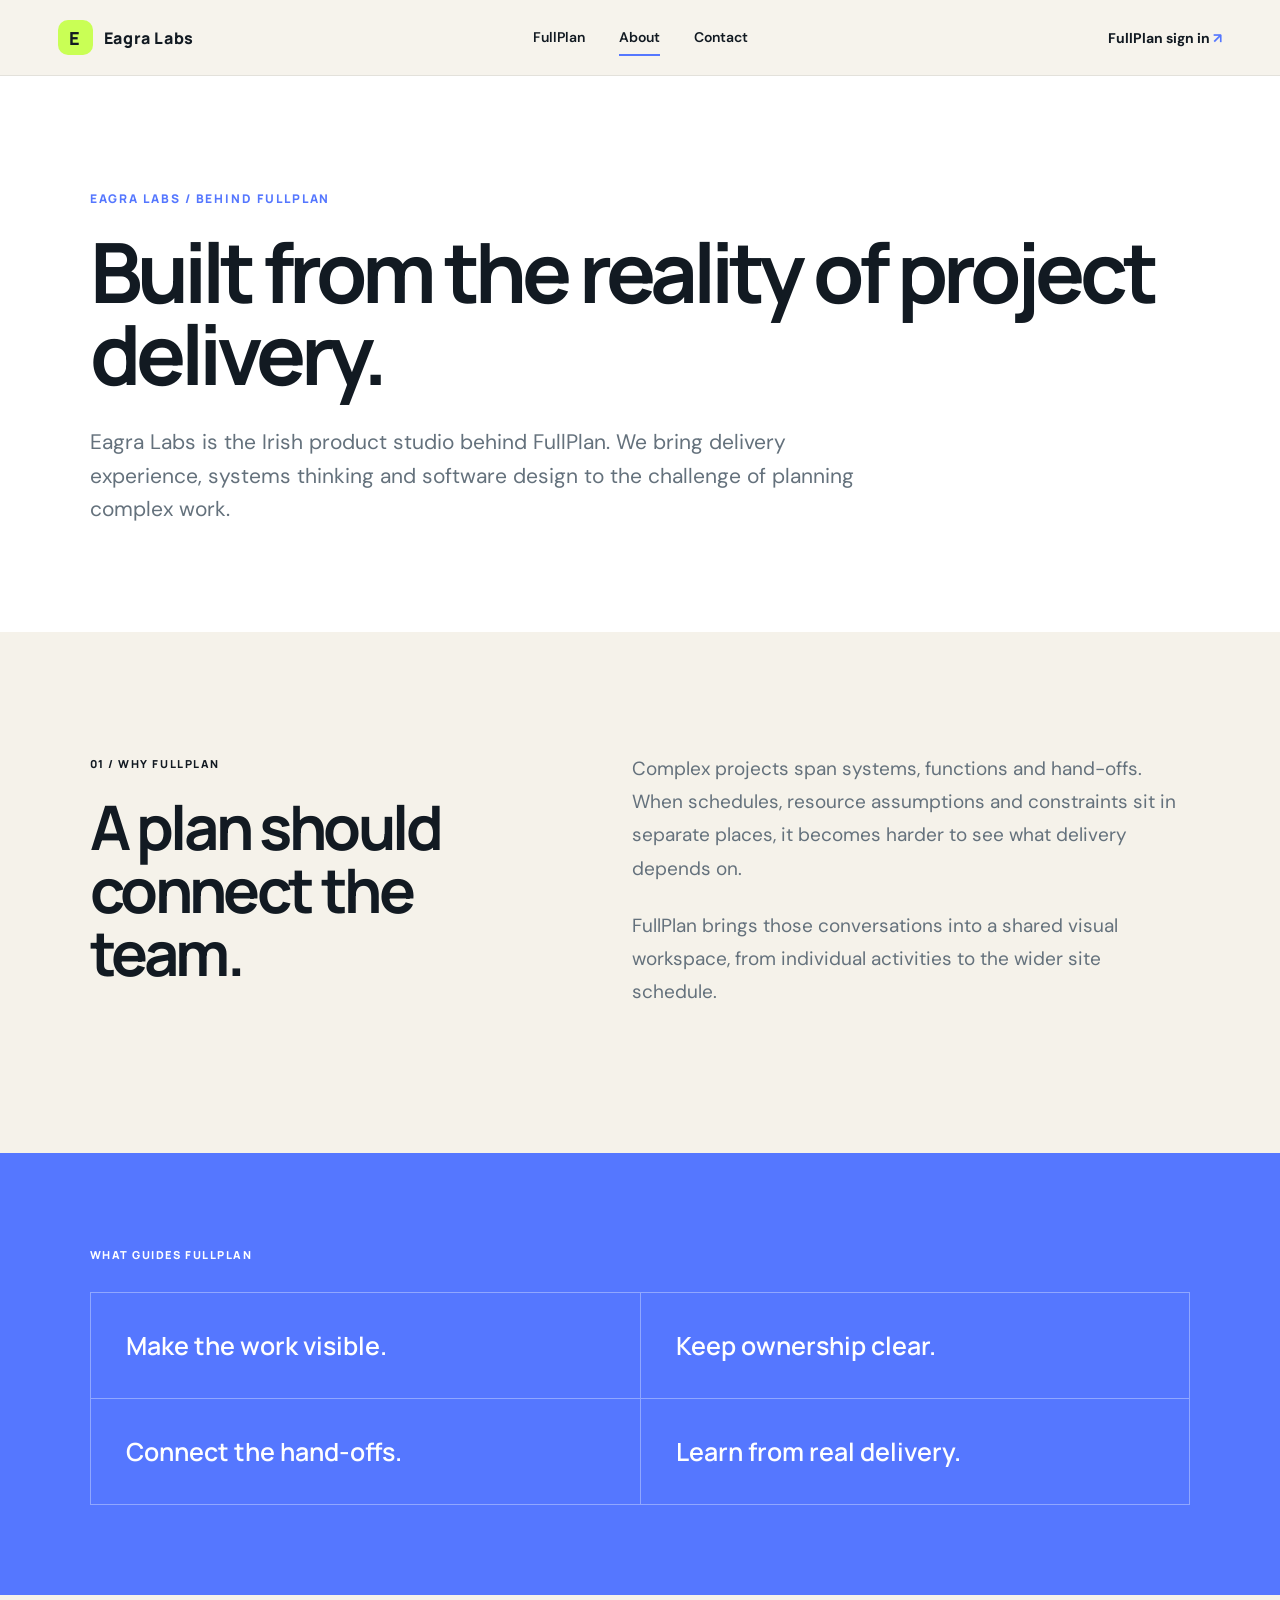
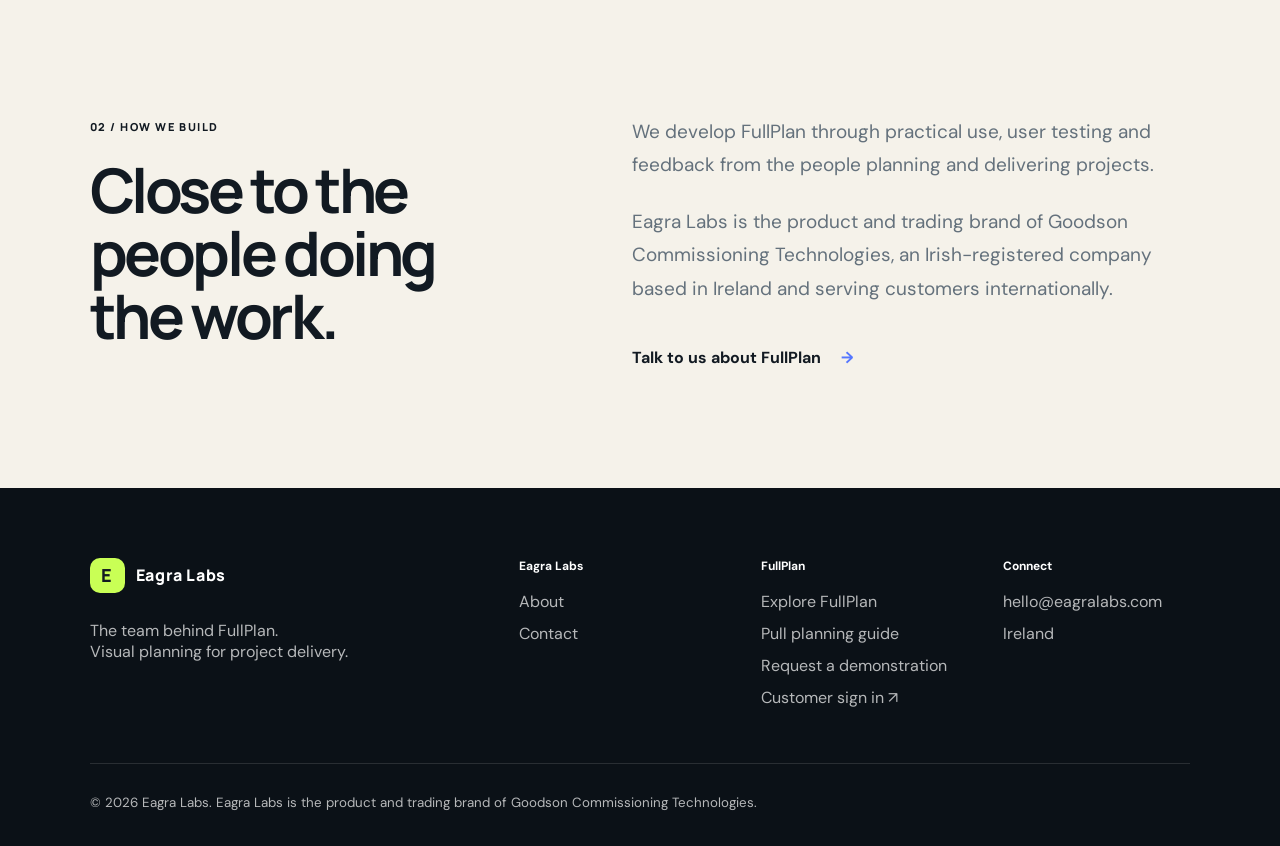
==== commit dab2b5f1: "Improve FullPlan search metadata, structured data and planning content" ====
--- a/about.html
+++ b/about.html
@@ -1,2 +1,2 @@
 <!doctype html>
-<html lang="en"><head><meta charset="UTF-8"><meta name="viewport" content="width=device-width,initial-scale=1"><meta name="theme-color" content="#121a22"><meta name="description" content="Eagra Labs is the Irish product studio behind FullPlan, visual pull planning software for project delivery teams."><link rel="canonical" href="https://eagralabs.com/about.html"><meta property="og:type" content="website"><meta property="og:site_name" content="Eagra Labs"><meta property="og:title" content="About Eagra Labs | The team behind FullPlan"><meta property="og:description" content="Eagra Labs is the Irish product studio behind FullPlan, visual pull planning software for project delivery teams."><title>About Eagra Labs | The team behind FullPlan</title><link rel="icon" href="favicon.png" type="image/png"><link rel="preconnect" href="https://fonts.googleapis.com"><link rel="preconnect" href="https://fonts.gstatic.com" crossorigin><link href="https://fonts.googleapis.com/css2?family=DM+Sans:wght@400;500;600;700&family=Manrope:wght@500;600;700;800&display=swap" rel="stylesheet"><link rel="stylesheet" href="styles.css"></head><body><header class="company-header"><a class="company-brand" href="index.html" aria-label="Eagra Labs home"><span class="company-mark">E</span><span>Eagra Labs</span></a><button class="menu-toggle" type="button" aria-label="Open navigation" aria-expanded="false" aria-controls="primary-nav"><i></i><i></i></button><nav id="primary-nav" class="company-nav" aria-label="Primary navigation"><a href="products.html">FullPlan</a><a aria-current="page" href="about.html">About</a><a href="contact.html">Contact</a><a class="mobile-signin" href="https://fullplan.eagralabs.com/">Customer sign in ↗</a></nav><a class="header-cta" href="https://fullplan.eagralabs.com/">FullPlan sign in <span>↗</span></a></header><main><section class="editorial-hero"><span class="company-kicker dark">Eagra Labs / Behind FullPlan</span><h1>Built from the reality of project delivery.</h1><p>Eagra Labs is the Irish product studio behind FullPlan. We bring delivery experience, systems thinking and software design to the challenge of planning complex work.</p></section><section class="company-section story-block"><div><span class="section-index">01 / Why FullPlan</span><h2>A plan should connect the team.</h2></div><div><p>Complex projects span systems, functions and hand-offs. When schedules, resource assumptions and constraints sit in separate places, it becomes harder to see what delivery depends on.</p><p>FullPlan brings those conversations into a shared visual workspace, from individual activities to the wider site schedule.</p></div></section><section class="belief-band"><span>What guides FullPlan</span><div><strong>Make the work visible.</strong><strong>Keep ownership clear.</strong><strong>Connect the hand-offs.</strong><strong>Learn from real delivery.</strong></div></section><section class="company-section story-block"><div><span class="section-index">02 / How we build</span><h2>Close to the people doing the work.</h2></div><div><p>We develop FullPlan through practical use, user testing and feedback from the people planning and delivering projects.</p><p>Eagra Labs is the product and trading brand of Goodson Commissioning Technologies, an Irish-registered company based in Ireland and serving customers internationally.</p><a class="arrow-link" href="contact.html">Talk to us about FullPlan <span>→</span></a></div></section></main><footer class="company-footer"><div><a class="company-brand light" href="index.html"><span class="company-mark">E</span><span>Eagra Labs</span></a><p>The team behind FullPlan.<br>Visual planning for project delivery.</p></div><div><b>Eagra Labs</b><a href="about.html">About</a><a href="contact.html">Contact</a></div><div><b>FullPlan</b><a href="products.html">Explore FullPlan</a><a href="contact.html">Request a demonstration</a><a href="https://fullplan.eagralabs.com/">Customer sign in ↗</a></div><div><b>Connect</b><a href="mailto:hello@eagralabs.com">hello@eagralabs.com</a><span>Ireland</span></div><small>© <span data-year></span> Eagra Labs. Eagra Labs is the product and trading brand of Goodson Commissioning Technologies.</small></footer><script src="site.js"></script></body></html>
+<html lang="en"><head><meta charset="UTF-8"><meta name="viewport" content="width=device-width,initial-scale=1"><meta name="theme-color" content="#121a22"><meta name="description" content="Meet Eagra Labs, the Irish product studio behind FullPlan. Built from project delivery experience and developed with feedback from planning teams."><link rel="canonical" href="https://eagralabs.com/about.html"><meta property="og:type" content="website"><meta property="og:site_name" content="Eagra Labs"><meta property="og:title" content="About Eagra Labs | The Team Behind FullPlan"><meta property="og:description" content="Meet Eagra Labs, the Irish product studio behind FullPlan. Built from project delivery experience and developed with feedback from planning teams."><title>About Eagra Labs | The Team Behind FullPlan</title><link rel="icon" href="favicon.png" type="image/png"><link rel="preconnect" href="https://fonts.googleapis.com"><link rel="preconnect" href="https://fonts.gstatic.com" crossorigin><link href="https://fonts.googleapis.com/css2?family=DM+Sans:wght@400;500;600;700&family=Manrope:wght@500;600;700;800&display=swap" rel="stylesheet"><link rel="stylesheet" href="styles.css?v=fullplan-seo-1"><meta property="og:url" content="https://eagralabs.com/about.html"><meta property="og:locale" content="en_IE"><meta property="og:image" content="https://eagralabs.com/fullplan-social.png"><meta property="og:image:width" content="1200"><meta property="og:image:height" content="630"><meta property="og:image:alt" content="FullPlan by Eagra Labs — visual pull planning for project delivery"><meta name="twitter:card" content="summary_large_image"><meta name="twitter:title" content="About Eagra Labs | The Team Behind FullPlan"><meta name="twitter:description" content="Meet Eagra Labs, the Irish product studio behind FullPlan. Built from project delivery experience and developed with feedback from planning teams."><meta name="twitter:image" content="https://eagralabs.com/fullplan-social.png"><script type="application/ld+json">{"@context":"https://schema.org","@graph":[{"@type":"Organization","@id":"https://eagralabs.com/#organisation","name":"Eagra Labs","url":"https://eagralabs.com/","description":"The Irish product studio behind FullPlan visual pull planning software.","email":"hello@eagralabs.com","address":{"@type":"PostalAddress","addressCountry":"IE"}},{"@type":"WebSite","@id":"https://eagralabs.com/#website","name":"Eagra Labs","alternateName":"FullPlan by Eagra Labs","url":"https://eagralabs.com/","publisher":{"@id":"https://eagralabs.com/#organisation"},"inLanguage":"en"},{"@type":"AboutPage","@id":"https://eagralabs.com/about.html#webpage","url":"https://eagralabs.com/about.html","name":"About Eagra Labs | The Team Behind FullPlan","description":"Meet Eagra Labs, the Irish product studio behind FullPlan. Built from project delivery experience and developed with feedback from planning teams.","isPartOf":{"@id":"https://eagralabs.com/#website"},"about":{"@id":"https://eagralabs.com/products.html#fullplan"},"inLanguage":"en","breadcrumb":{"@id":"https://eagralabs.com/about.html#breadcrumbs"}},{"@type":"BreadcrumbList","@id":"https://eagralabs.com/about.html#breadcrumbs","itemListElement":[{"@type":"ListItem","position":1,"name":"Eagra Labs","item":"https://eagralabs.com/"},{"@type":"ListItem","position":2,"name":"About","item":"https://eagralabs.com/about.html"}]}]}</script></head><body><header class="company-header"><a class="company-brand" href="/" aria-label="Eagra Labs home"><span class="company-mark">E</span><span>Eagra Labs</span></a><button class="menu-toggle" type="button" aria-label="Open navigation" aria-expanded="false" aria-controls="primary-nav"><i></i><i></i></button><nav id="primary-nav" class="company-nav" aria-label="Primary navigation"><a href="products.html">FullPlan</a><a aria-current="page" href="about.html">About</a><a href="contact.html">Contact</a><a class="mobile-signin" href="https://fullplan.eagralabs.com/">Customer sign in ↗</a></nav><a class="header-cta" href="https://fullplan.eagralabs.com/">FullPlan sign in <span>↗</span></a></header><main><section class="editorial-hero"><span class="company-kicker dark">Eagra Labs / Behind FullPlan</span><h1>Built from the reality of project delivery.</h1><p>Eagra Labs is the Irish product studio behind FullPlan. We bring delivery experience, systems thinking and software design to the challenge of planning complex work.</p></section><section class="company-section story-block"><div><span class="section-index">01 / Why FullPlan</span><h2>A plan should connect the team.</h2></div><div><p>Complex projects span systems, functions and hand-offs. When schedules, resource assumptions and constraints sit in separate places, it becomes harder to see what delivery depends on.</p><p>FullPlan brings those conversations into a shared visual workspace, from individual activities to the wider site schedule.</p></div></section><section class="belief-band"><span>What guides FullPlan</span><div><strong>Make the work visible.</strong><strong>Keep ownership clear.</strong><strong>Connect the hand-offs.</strong><strong>Learn from real delivery.</strong></div></section><section class="company-section story-block"><div><span class="section-index">02 / How we build</span><h2>Close to the people doing the work.</h2></div><div><p>We develop FullPlan through practical use, user testing and feedback from the people planning and delivering projects.</p><p>Eagra Labs is the product and trading brand of Goodson Commissioning Technologies, an Irish-registered company based in Ireland and serving customers internationally.</p><a class="arrow-link" href="contact.html">Talk to us about FullPlan <span>→</span></a></div></section></main><footer class="company-footer"><div><a class="company-brand light" href="/"><span class="company-mark">E</span><span>Eagra Labs</span></a><p>The team behind FullPlan.<br>Visual planning for project delivery.</p></div><div><b>Eagra Labs</b><a href="about.html">About</a><a href="contact.html">Contact</a></div><div><b>FullPlan</b><a href="products.html">Explore FullPlan</a><a href="pull-planning.html">Pull planning guide</a><a href="contact.html">Request a demonstration</a><a href="https://fullplan.eagralabs.com/">Customer sign in ↗</a></div><div><b>Connect</b><a href="mailto:hello@eagralabs.com">hello@eagralabs.com</a><span>Ireland</span></div><small>© <span data-year></span> Eagra Labs. Eagra Labs is the product and trading brand of Goodson Commissioning Technologies.</small></footer><script src="site.js?v=fullplan-1"></script></body></html>
--- a/styles.css
+++ b/styles.css
@@ -1,3 +1,5 @@
 :root{--ink:#121a22;--ink2:#1d2934;--paper:#f5f2ea;--white:#fff;--blue:#5577ff;--acid:#c9ff55;--mint:#38d8b0;--muted:#64717c;--line:rgba(18,26,34,.14);--shadow:0 30px 80px rgba(18,26,34,.16)}*{box-sizing:border-box}html{scroll-behavior:smooth}body{margin:0;color:var(--ink);background:var(--paper);font-family:"DM Sans",sans-serif;-webkit-font-smoothing:antialiased}a{color:inherit;text-decoration:none}button,input,select,textarea{font:inherit}.company-header{position:fixed;z-index:20;inset:0 0 auto;display:grid;grid-template-columns:1fr auto 1fr;height:76px;padding:0 4.5vw;align-items:center;background:rgba(245,242,234,.88);border-bottom:1px solid rgba(18,26,34,.08);backdrop-filter:blur(18px)}.company-brand{display:inline-flex;width:max-content;align-items:center;gap:11px;font:800 16px Manrope,sans-serif;letter-spacing:.04em}.company-brand.light{color:#fff}.company-mark{display:grid;width:35px;height:35px;place-items:center;color:var(--ink);background:var(--acid);border-radius:10px;font:800 18px Manrope}.company-nav{display:flex;gap:34px;font-size:14px;font-weight:600}.company-nav a{padding:8px 0;border-bottom:2px solid transparent}.company-nav a:hover,.company-nav a[aria-current=page]{border-color:var(--blue)}.header-cta{justify-self:end;font-size:14px;font-weight:700}.header-cta span,.arrow-link span{color:var(--blue)}.menu-toggle{display:none}.company-hero{position:relative;display:grid;grid-template-columns:1.05fr .95fr;min-height:780px;padding:150px 5vw 85px;align-items:center;overflow:hidden;color:#fff;background:var(--ink)}.hero-grid{position:absolute;inset:0;opacity:.11;background-image:linear-gradient(rgba(255,255,255,.25) 1px,transparent 1px),linear-gradient(90deg,rgba(255,255,255,.25) 1px,transparent 1px);background-size:74px 74px;mask-image:linear-gradient(90deg,#000,transparent 65%)}.hero-glow{position:absolute;width:570px;height:570px;right:-140px;top:80px;background:radial-gradient(circle,rgba(85,119,255,.55),transparent 65%)}.company-hero-copy{position:relative;z-index:2;max-width:900px}.company-kicker{display:block;margin-bottom:24px;color:var(--acid);font:800 12px Manrope;letter-spacing:.16em;text-transform:uppercase}.company-kicker.dark{color:var(--blue)}.company-hero h1,.editorial-hero h1,.contact-layout h1{margin:0;font:700 clamp(52px,6.5vw,100px)/.98 Manrope;letter-spacing:-.06em}.company-hero h1 em{color:var(--acid);font-style:normal}.company-hero-copy>p{max-width:690px;margin:30px 0;color:rgba(255,255,255,.72);font-size:20px;line-height:1.55}.hero-actions{display:flex;gap:12px;flex-wrap:wrap}.button{display:inline-flex;min-height:50px;padding:0 22px;align-items:center;justify-content:center;border:1px solid var(--ink);border-radius:12px;font:700 14px Manrope;transition:transform .18s,box-shadow .18s}.button:hover{transform:translateY(-2px);box-shadow:0 14px 35px rgba(0,0,0,.16)}.button.acid{color:var(--ink);background:var(--acid);border-color:var(--acid)}.button.line{color:#fff;background:transparent;border-color:rgba(255,255,255,.32)}.button.mint{color:#071a2b;background:var(--mint);border-color:var(--mint)}.button.dark-line{color:#fff;background:transparent;border-color:rgba(255,255,255,.25)}.lab-instrument{position:relative;z-index:2;max-width:580px;margin-left:auto;padding:28px;background:rgba(255,255,255,.07);border:1px solid rgba(255,255,255,.16);border-radius:24px;box-shadow:var(--shadow);backdrop-filter:blur(14px)}.instrument-label{display:block;margin-bottom:30px;color:rgba(255,255,255,.55);font:700 10px Manrope;letter-spacing:.14em;text-transform:uppercase}.instrument-row{display:grid;grid-template-columns:42px 1fr 80px;padding:18px 0;align-items:center;border-top:1px solid rgba(255,255,255,.12)}.instrument-row b{color:var(--acid);font-size:11px}.instrument-row strong{font:600 18px Manrope}.instrument-row i{height:7px;background:linear-gradient(90deg,var(--blue) 70%,rgba(255,255,255,.13) 70%);border-radius:10px}.instrument-row:nth-child(3) i{background:linear-gradient(90deg,var(--acid) 84%,rgba(255,255,255,.13) 84%)}.instrument-row:nth-child(4) i{background:linear-gradient(90deg,var(--mint) 92%,rgba(255,255,255,.13) 92%)}.instrument-signal{display:flex;margin-top:28px;justify-content:space-between;color:rgba(255,255,255,.52);font-size:10px;text-transform:uppercase}.company-statement{display:grid;grid-template-columns:1fr 4fr;padding:85px 7vw;background:var(--acid)}.company-statement span,.section-index{font:800 11px Manrope;letter-spacing:.14em;text-transform:uppercase}.company-statement p{max-width:1150px;margin:0;font:600 clamp(30px,4vw,58px)/1.15 Manrope;letter-spacing:-.04em}.company-section{padding:120px 7vw}.split-story,.story-block,.product-focus{display:grid;grid-template-columns:1fr 1.35fr;gap:10vw}.company-section h2{max-width:680px;margin:22px 0 0;font:700 clamp(38px,4.8vw,72px)/1.03 Manrope;letter-spacing:-.055em}.split-story p,.story-block p,.product-focus p{margin:0 0 24px;color:var(--muted);font-size:19px;line-height:1.75}.arrow-link{display:inline-flex;margin-top:18px;gap:20px;font-weight:700}.product-stage{display:grid;grid-template-columns:1fr 1fr;min-height:720px;padding:105px 7vw;align-items:center;color:#fff;background:#071a2b}.section-index.pale{color:var(--mint)}.product-word{display:block;margin:0 0 24px;font:800 20px Manrope;letter-spacing:.18em;color:var(--mint)}.product-stage h2,.product-profile h2{margin:0;font:700 clamp(48px,6vw,88px)/.98 Manrope;letter-spacing:-.06em}.product-stage-copy>p{max-width:650px;color:rgba(255,255,255,.7);font-size:19px;line-height:1.65}.principles{background:#fff}.principle-grid{grid-column:1/-1;display:grid;grid-template-columns:repeat(3,1fr);margin-top:65px;border-top:1px solid var(--line);border-left:1px solid var(--line)}.principle-grid article{padding:40px;border-right:1px solid var(--line);border-bottom:1px solid var(--line)}.principle-grid b{color:var(--blue);font-size:11px}.principle-grid h3{font:700 25px Manrope}.principle-grid p{color:var(--muted);line-height:1.65}.company-cta{padding:120px 7vw;text-align:center;color:#fff;background:var(--blue)}.company-cta span{font-size:13px;font-weight:700}.company-cta h2{max-width:930px;margin:24px auto 38px;font:700 clamp(42px,6vw,82px)/1.02 Manrope;letter-spacing:-.055em}.editorial-hero{padding:190px 7vw 105px;background:#fff}.editorial-hero h1{max-width:1200px}.editorial-hero>p{max-width:800px;margin:32px 0 0;color:var(--muted);font-size:21px;line-height:1.6}.belief-band{padding:90px 7vw;color:#fff;background:var(--blue)}.belief-band>span{font:800 11px Manrope;letter-spacing:.14em;text-transform:uppercase}.belief-band div{display:grid;grid-template-columns:repeat(2,1fr);margin-top:28px;border-top:1px solid rgba(255,255,255,.35);border-left:1px solid rgba(255,255,255,.35)}.belief-band strong{padding:35px;border-right:1px solid rgba(255,255,255,.35);border-bottom:1px solid rgba(255,255,255,.35);font:600 25px Manrope}.product-profile{display:grid;grid-template-columns:1fr .9fr;padding:110px 7vw;gap:9vw;color:#fff;background:#071a2b}.product-profile>div:first-child>p{max-width:720px;color:rgba(255,255,255,.7);font-size:19px;line-height:1.7}.product-points{display:flex;margin:30px 0;gap:9px;flex-wrap:wrap}.product-points span{padding:9px 13px;border:1px solid rgba(255,255,255,.18);border-radius:30px;font-size:12px}.product-panel{padding:28px;background:rgba(255,255,255,.06);border:1px solid rgba(255,255,255,.14);border-radius:20px}.product-panel small{color:var(--mint);font-weight:700;letter-spacing:.12em}.product-panel div{display:grid;grid-template-columns:100px 1fr;padding:21px 0;border-bottom:1px solid rgba(255,255,255,.12)}.product-panel div:last-child{border:0}.product-panel span{color:rgba(255,255,255,.6)}.contact-layout{display:grid;grid-template-columns:1.1fr .9fr;min-height:100vh;padding:160px 7vw 100px;gap:8vw;color:#fff;background:var(--ink)}.contact-layout h1{font-size:clamp(48px,5.5vw,82px)}.contact-layout>div>p{max-width:700px;color:rgba(255,255,255,.66);font-size:19px;line-height:1.65}.contact-direct{display:grid;grid-template-columns:90px 1fr;margin-top:55px;gap:12px 22px}.contact-direct span{color:var(--acid);font-size:11px;font-weight:700;text-transform:uppercase}.contact-form{padding:36px;color:var(--ink);background:#fff;border-radius:22px}.contact-form label{display:grid;margin-bottom:18px;gap:7px;font-size:13px;font-weight:700}.contact-form input,.contact-form select,.contact-form textarea{width:100%;padding:13px 14px;color:var(--ink);background:#fff;border:1px solid #cad2d8;border-radius:9px;outline:none}.contact-form input:focus,.contact-form select:focus,.contact-form textarea:focus{border-color:var(--blue);box-shadow:0 0 0 3px rgba(85,119,255,.12)}.contact-form small{display:block;margin-top:13px;color:var(--muted)}.company-footer{display:grid;grid-template-columns:2fr repeat(3,1fr);padding:70px 7vw 35px;gap:55px;color:rgba(255,255,255,.7);background:#0b1117}.company-footer>div{display:flex;flex-direction:column;gap:11px}.company-footer b{margin-bottom:6px;color:#fff;font-size:12px}.company-footer p{max-width:260px}.company-footer small{grid-column:1/-1;padding-top:30px;border-top:1px solid rgba(255,255,255,.12)}.reveal{opacity:0;transform:translateY(20px);transition:.7s ease}.reveal.visible{opacity:1;transform:none}@media(max-width:900px){.company-header{grid-template-columns:1fr auto}.menu-toggle{display:block;width:42px;height:42px;background:transparent;border:0}.menu-toggle i{display:block;height:2px;margin:6px;background:var(--ink)}.company-nav{position:fixed;inset:76px 0 auto;display:none;padding:25px 5vw;background:var(--paper);flex-direction:column}.menu-open .company-nav{display:flex}.header-cta{display:none}.company-hero,.product-stage,.product-profile,.contact-layout,.split-story,.story-block,.product-focus{grid-template-columns:1fr}.company-hero{padding-top:130px}.lab-instrument{width:100%;margin:50px 0 0}.company-statement{grid-template-columns:1fr;gap:24px}.principle-grid{grid-template-columns:1fr}.company-footer{grid-template-columns:1fr 1fr}.company-footer>div:first-child{grid-column:1/-1}.belief-band div{grid-template-columns:1fr}}@media(max-width:560px){.company-header{padding:0 20px}.company-hero,.company-section,.product-stage,.product-profile,.company-cta,.editorial-hero,.contact-layout{padding-left:22px;padding-right:22px}.company-hero h1,.editorial-hero h1,.contact-layout h1{font-size:45px}.company-statement{padding:70px 22px}.belief-band{padding:70px 22px}.belief-band div{grid-template-columns:1fr}.company-footer{grid-template-columns:1fr;padding:55px 22px}.hero-actions{flex-direction:column}.button{width:100%}.product-panel div{grid-template-columns:1fr;gap:7px}}
 
 .mobile-signin{display:none}.plan-preview{position:relative;z-index:2;margin-left:35px;padding:24px;width:calc(100% - 35px);background:#1d302c;border:1px solid #4d645a;border-radius:20px;box-shadow:var(--shadow);overflow:hidden}.preview-top{display:flex;justify-content:space-between;gap:12px;margin-bottom:28px;align-items:center}.preview-top strong{font:800 25px Manrope}.preview-top>span,.preview-caption{font-size:11px;color:#b5c9bd}.preview-weeks{display:grid;grid-template-columns:120px repeat(3,1fr);padding:12px 0;border-block:1px solid #4d645a;font-size:11px;color:#c9dfcd}.preview-row{display:grid;grid-template-columns:120px 1fr;align-items:center;min-height:94px;border-bottom:1px solid #4d645a}.preview-row>b{font-size:12px;padding-right:12px}.preview-track{position:relative;height:94px;background:repeating-linear-gradient(90deg,transparent 0,transparent calc(33.333% - 1px),#4d645a calc(33.333% - 1px),#4d645a 33.333%)}.preview-task{position:absolute;top:22px;padding:12px 9px;border-left:3px solid #c9ff55;border-radius:5px;background:#365449;font-size:11px;line-height:1.4}.task-a{left:2%;width:46%}.task-b{left:51%;width:47%;background:#334b67;border-color:#91b4fc}.task-c{left:28%;width:51%}.task-d{left:67%;width:31%;background:#574d30;border-color:#edce7a}.preview-caption{display:flex;justify-content:space-between;gap:10px;padding-top:20px}.product-profile{align-items:start}a:focus-visible,button:focus-visible{outline:3px solid var(--blue);outline-offset:5px}@media(max-width:1100px) and (min-width:901px){.company-hero{grid-template-columns:1fr}.company-hero h1{max-width:850px}.plan-preview{margin:50px 0 0;width:100%;max-width:800px}}@media(max-width:900px){.mobile-signin{display:block}.plan-preview{margin:50px 0 0;width:100%}}@media(max-width:560px){.plan-preview{padding:16px}.preview-weeks{grid-template-columns:85px repeat(3,1fr)}.preview-row{grid-template-columns:85px 1fr}.preview-row>b{font-size:10px}.preview-task{font-size:9px;padding:8px 5px}.preview-caption{font-size:9px}.preview-top>span{font-size:9px}}@media(prefers-reduced-motion:reduce){html{scroll-behavior:auto}*,*:before,*:after{transition:none!important}}
+
+.planning-guide{max-width:920px;margin:0 auto;padding:70px 28px 100px;font-size:19px;line-height:1.75}.planning-guide h2{font:700 clamp(26px,3.5vw,38px)/1.2 Manrope,sans-serif;letter-spacing:-.035em;margin:48px 0 20px}.planning-guide p,.planning-guide li{color:#46535d}.planning-guide li{margin-bottom:18px}.planning-guide ol{padding-left:25px}.guide-actions{display:flex;align-items:center;flex-wrap:wrap;gap:24px;margin-top:40px}.guide-actions .arrow-link{margin:0}.guide-related{margin-top:28px!important}.guide-related a{text-decoration:underline;text-underline-offset:4px}
